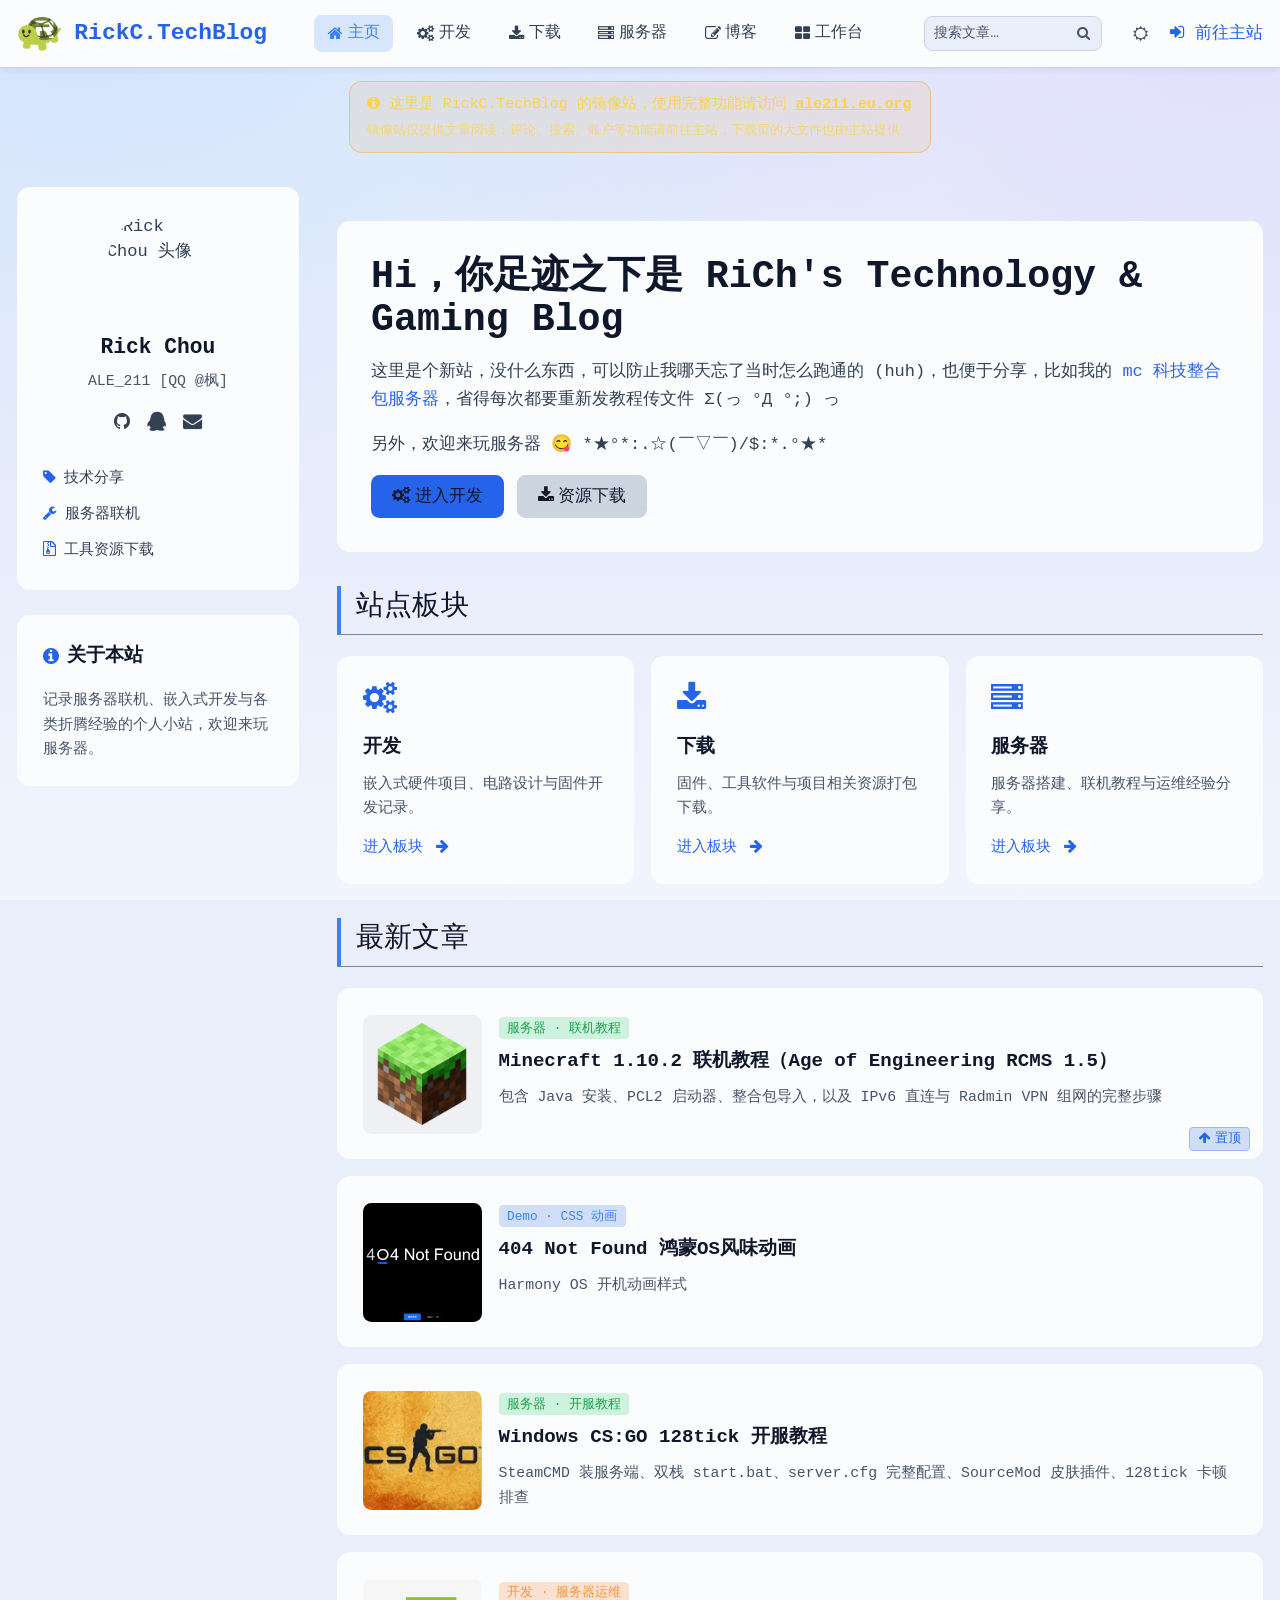
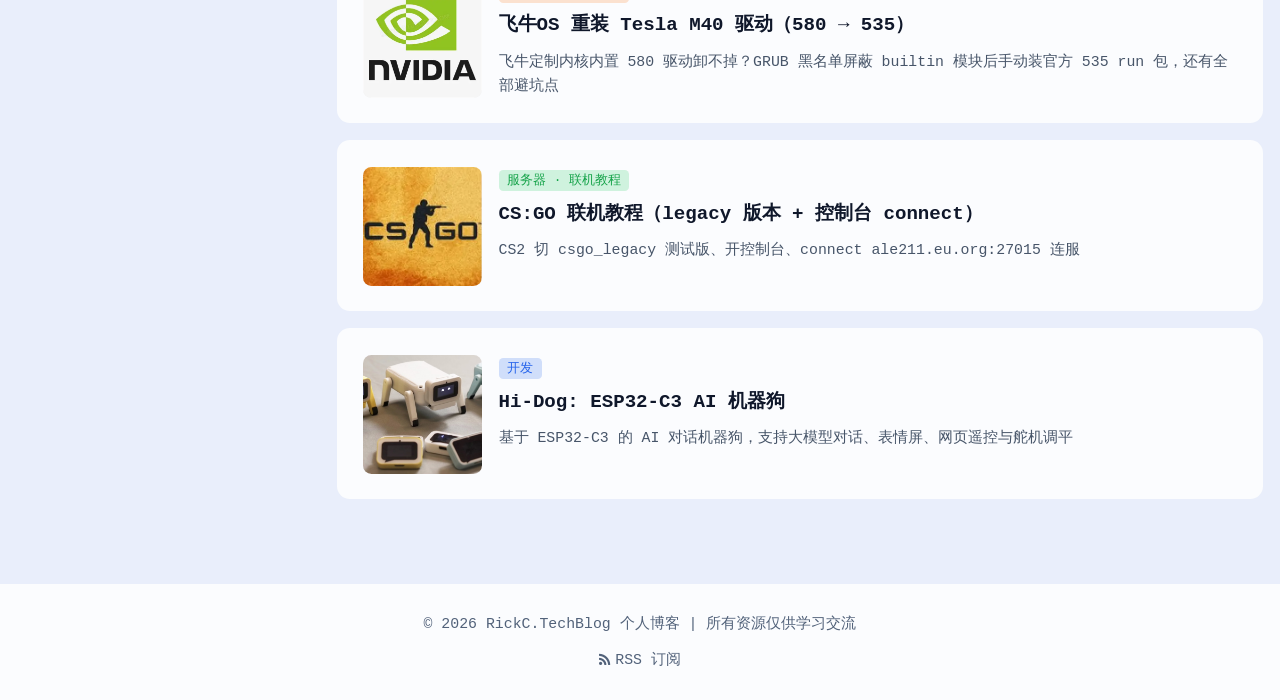
==== index.html @ 46d88280 "mirror: 同步 TASK-160（侧栏 280 + 容器 1720；rk-theme.css v54）" ====
<!DOCTYPE html>
<html lang="zh-CN">
<head>
    <meta charset="UTF-8">
    <meta name="viewport" content="width=device-width, initial-scale=1.0">
    <meta name="msvalidate.01" content="3C096849FE56F346D40B12914310D4D2" />
    <title>RickC.TechBlog | 主页</title>
    <link rel="alternate" type="application/rss+xml" title="RickC.TechBlog | RSS 订阅" href="/feed.php">
<meta name="description" content="Rick Chou 的技术与游戏博客：嵌入式硬件项目、游戏服务器运维、资源下载。包含 MC 1.10.2 AoE 联机教程、CS:GO 128tick 开服、飞牛OS Tesla M40 驱动等实战记录。">
<meta name="keywords" content="Rick Chou, 技术博客, 游戏服务器, Minecraft, CS:GO, 嵌入式, ESP32, 飞牛OS, Tesla M40">
<meta name="author" content="Rick Chou">
<meta property="og:title" content="RickC.TechBlog | Rick Chou 的技术与游戏博客">
<meta property="og:description" content="Rick Chou 的技术与游戏博客：嵌入式硬件项目、游戏服务器运维、资源下载。包含 MC 1.10.2 AoE 联机教程、CS:GO 128tick 开服、飞牛OS Tesla M40 驱动等实战记录。">
<meta property="og:type" content="website">
<meta property="og:url" content="https://ale211.eu.org/">
<meta property="og:site_name" content="RickC.TechBlog">
<script type="application/ld+json">
{
  "@context": "https://schema.org",
  "@type": "WebSite",
  "name": "RickC.TechBlog",
  "url": "https://ale211.eu.org/",
  "potentialAction": {
    "@type": "SearchAction",
    "target": {"@type": "EntryPoint", "urlTemplate": "https://ale211.eu.org/search.php?q={search_term_string}"},
    "query-input": "required name=search_term_string"
  }
}
</script>
    <script src="/assets/js/tailwind.js"></script>
    <link href="/assets/css/font-awesome.min.css?v=4.7.0" rel="stylesheet">
    <link rel="icon" type="image/png" href="./LOGO260721.png">
    <script src="/assets/js/rk-tailwind-config.js?v=20260926v4"></script>
    <style type="text/tailwindcss">
        @layer utilities {
            
            .card-hover {
                @apply transition-all duration-300 hover:shadow-lg hover:shadow-primary/20 hover:-translate-y-1;
            }
            
        }
            .search-box input { background:var(--rk-surface-1); border:1px solid var(--rk-border); border-radius:.55rem 0 0 .55rem; padding:.45rem .8rem; font-size:.82rem; color:#fff; width:100%; }
        .search-box input:focus { outline:none; border-color:var(--rk-primary); }
        .search-box button { background:#3b82f6; color:#fff; border-radius:0 .55rem .55rem 0; padding:0 .8rem; cursor:pointer; }
        .search-box button:hover { background:#2563eb; }
            /* ===== 移动端通用优化 ===== */
        html { -webkit-text-size-adjust: 100%; text-size-adjust: 100%; }
        * { -webkit-tap-highlight-color: transparent; }
        @media (max-width: 767px) {
            .container { padding-left: 1rem !important; padding-right: 1rem !important; }
        }
    </style>
    <style>
        /* 全局字号放大 */
        html { font-size: 17px; }

        /* 正文字体：西文 Cascadia Mono → Consolas 回退，中文 微软雅黑 */
        body {
            font-family: "Cascadia Mono", "Cascadia Code", Consolas, "Microsoft YaHei", "微软雅黑", "PingFang SC", "Microsoft JhengHei", monospace !important;
            -webkit-font-smoothing: antialiased;
            -moz-osx-font-smoothing: grayscale;
            text-rendering: optimizeLegibility;
            background-color: var(--rk-bg);
            background-image: var(--rk-body-image);
            background-attachment: fixed;
        }
        .bg-cardbg {
            background-image: linear-gradient(135deg, rgba(59, 130, 246, 0.08), transparent 40%),
                              linear-gradient(315deg, rgba(139, 92, 246, 0.06), transparent 40%);
        }

        /* 代码字体：Consolas 优先，中文回退微软雅黑 */
        code, pre, kbd, samp {
            font-family: Consolas, "Cascadia Mono", "Cascadia Code", "Microsoft YaHei", "微软雅黑", monospace !important;
        }

        /* 侧边栏滚动条 */
        .sidebar-scroll::-webkit-scrollbar { width: 4px; }
        .sidebar-scroll::-webkit-scrollbar-track { background: transparent; }
        .sidebar-scroll::-webkit-scrollbar-thumb { background: #475569; border-radius: 2px; }
        .sidebar-scroll::-webkit-scrollbar-thumb:hover { background: #64748b; }

        /* 页面区块标题 */
        .section-title {
            font-size: 1.65rem;
            margin-bottom: 1.25rem;
            padding-left: 0.875rem;
            padding-bottom: 0.35rem;
            border-left: 4px solid #3b82f6;
            border-bottom: 1px solid rgba(55, 65, 81, 0.6);
            letter-spacing: 0.01em;
        }
        p, li { line-height: 1.85; }
    /* ===== 移动端优化 ===== */
@media (max-width: 1023px) {
    html { font-size: 15px; }
    body { padding: 0; }
    main.container { padding-left: 1rem !important; padding-right: 1rem !important; padding-top: 1.25rem !important; padding-bottom: 1.25rem !important; gap: 1.25rem !important; }
    .bg-cardbg.rounded-xl.p-8 { padding: 1.25rem !important; }
    .bg-cardbg.rounded-xl.p-6 { padding: 1rem !important; }
    article h1 { font-size: 1.65rem !important; padding-bottom: 0.6rem !important; margin-bottom: 1.25rem !important; }
    article h2 { font-size: 1.3rem !important; margin-top: 1.75rem !important; margin-bottom: 0.9rem !important; padding-left: 0.6rem !important; }
    article h3 { font-size: 1.1rem !important; margin-top: 1.5rem !important; }
    .cmd-block { font-size: 0.78rem !important; padding: 0.7rem 0.8rem !important; line-height: 1.6 !important; }
    .stage h1, .container h1.text-4xl { font-size: 1.75rem !important; line-height: 1.25 !important; }
    table { font-size: 0.8rem !important; }
    table th, table td { padding: 0.5rem 0.6rem !important; }
    .dl-card { padding: 0.875rem !important; }
}
@media (max-width: 639px) {
    html { font-size: 14px; }
    .avatar-side, .about-card { padding: 1rem !important; }
}
        .search-box input { background:var(--rk-surface-1); border:1px solid var(--rk-border); border-radius:.55rem 0 0 .55rem; padding:.45rem .8rem; font-size:.82rem; color:#fff; width:100%; }
        .search-box input:focus { outline:none; border-color:var(--rk-primary); }
        .search-box button { background:#3b82f6; color:#fff; border-radius:0 .55rem .55rem 0; padding:0 .8rem; cursor:pointer; }
        .search-box button:hover { background:#2563eb; }
            /* ===== 移动端通用优化 ===== */
        html { -webkit-text-size-adjust: 100%; text-size-adjust: 100%; }
        * { -webkit-tap-highlight-color: transparent; }
        @media (max-width: 767px) {
            .container { padding-left: 1rem !important; padding-right: 1rem !important; }
        }
    </style>

<style>
/* ===== RickC-ANIM 载入动画 ===== */
#pageProgress{position:fixed;top:0;left:0;height:2px;width:0;background:linear-gradient(90deg,#3b82f6,#8b5cf6,#3b82f6);z-index:9999;transition:width .18s ease,opacity .5s ease;box-shadow:0 0 8px rgba(59,130,246,.6)}
#pageProgress.done{opacity:0;pointer-events:none}
.card, article, .post-card, .card-hover, .rk-reveal-target, [class~=card]{opacity:0;transform:translateY(14px);transition:opacity .5s cubic-bezier(.25,.6,.3,1),transform .5s cubic-bezier(.25,.6,.3,1)}
.rk-reveal.rk-in{opacity:1;transform:none}
}
header{backdrop-filter:blur(10px);-webkit-backdrop-filter:blur(10px)}
/* ===== /RickC-ANIM ===== */
</style>


<style>
.nav-link { padding:.5rem 1rem; border-radius:.5rem; transition:all .3s; font-size:.95rem; }
.nav-link:hover { background:rgba(59,130,246,.18); color:#60a5fa; }
.nav-link.active { background:rgba(59,130,246,.18); color:#60a5fa; }
</style>

<style>
/* ===== RickC-HD 响应式顶栏 ===== */
.hd-nav,.hd-search,.hd-actions{display:none}
.hd-menu-btn{display:inline-flex}
.hd-mobile-menu{display:none}
.hd-mobile-menu.open{display:block !important}
@media (min-width:768px){
  .hd-nav{display:flex !important}
  .hd-search{display:flex !important}
  .hd-actions{display:flex !important}
  .hd-menu-btn{display:none !important}
  .hd-mobile-menu{display:none !important}
}
header.phys-mobile .hd-nav,header.phys-mobile .hd-search,header.phys-mobile .hd-actions{display:none !important}
header.phys-mobile .hd-menu-btn{display:inline-flex !important}
header.phys-mobile .hd-mobile-menu{display:none}
header.phys-mobile .hd-mobile-menu.open{display:block !important}
.search-box{display:flex;align-items:stretch !important}
.search-box button{display:flex !important;align-items:center;min-width:2.4rem;height:auto !important}
.search-box input{box-sizing:border-box;height:auto !important}
/* ===== /RickC-HD ===== */
</style><style>/* ===== RickC-NW 中文防竖排 ===== */
.nav-link,.hd-nav a,.hd-actions a,.hd-mobile-menu a,.toolbar button,.md-toolbar button,.fmt-tab,#fmtMd,#fmtHtml,#btnImport,#btnExport,#btnVersions,.btn-g,.btn-p,.btn-d{white-space:nowrap}
/* ===== /RickC-NW ===== */</style>

<style>/* ===== RickC-HDR 顶栏统一高度 ===== */
header.sticky, header{ height:68px !important; box-sizing:border-box; }
header > .container{ height:100% !important; padding-top:0 !important; padding-bottom:0 !important; }
/* ===== /RickC-HDR ===== */</style>
<!-- RickC-FALLBACK --><style>html.tw-fail body{color:var(--rk-text) !important;background-color:var(--rk-bg) !important}html.tw-fail a{color:var(--rk-primary-hi)}html.tw-fail .nav-link{color:var(--rk-text) !important}html.tw-fail .nav-link:hover,html.tw-fail .nav-link.active{color:var(--rk-primary-hi) !important;background:rgb(var(--rk-primary-rgb) / .18)}html.tw-fail header{background-color:var(--rk-card) !important;border-bottom:1px solid var(--rk-border)}html.tw-fail .search-box input{background:var(--rk-surface-1) !important;border:1px solid var(--rk-border) !important;color:var(--rk-title) !important}</style><!-- /RickC-FALLBACK -->
<link rel="stylesheet" href="/assets/css/rk-theme.css?v=20261004v54">
<script>try{var t=localStorage.getItem('rk-theme');if(t)document.documentElement.setAttribute('data-theme',t)}catch(e){}</script>
<script>window.RK_MIRROR=true;</script>
<link rel="canonical" href="https://mirror.ale211.eu.org/">
<meta name="robots" content="index,follow">
</head>
<body class="bg-darkbg text-textlight min-h-screen transition-colors duration-300">
    <!-- 顶部快捷导航栏 -->
        <div id="rk-navbar"></div>
<script src="/assets/js/rk-navbar.js?v=20261004v23"></script>
<script src="/assets/js/rk-sidebar.js?v=20261004v2"></script>
<script src="/assets/js/rk-reading-progress.js?v=20261004v5"></script>
    <main class="container mx-auto px-4 py-8 grid lg:grid-cols-4 gap-8 relative">
        <!-- 侧边栏 个人信息 -->
        <aside class="lg:col-span-1 lg:self-start rk-sidebar pr-1">
            <div class="bg-cardbg rounded-xl p-6 card-hover">
                <img src="https://q.qlogo.cn/headimg_dl?dst_uin=3395132708&spec=100" alt="Rick Chou 头像" class="w-24 h-24 mx-auto rounded-full object-cover mb-4" loading="lazy">
                <h2 class="text-xl text-center font-bold text-white mb-2">Rick Chou</h2>
                <p class="text-gray-400 text-sm text-center mb-4">ALE_211 [QQ @枫]</p>
                <div class="flex justify-center gap-4 text-lg mb-6">
                    <a href="https://github.com/ALE-211/ale-211.github.io" class="hover:text-primary transition-colors"><i class="fa fa-github"></i></a>
                    <a href="https://qm.qq.com/q/rQ57QLXz4A" target="_blank" class="hover:text-primary transition-colors"><i class="fa fa-qq"></i></a>
                    <a href="mailto:ale211@foxmail.com" class="hover:text-primary transition-colors"><i class="fa fa-envelope"></i></a>
                </div>
                <div class="space-y-2 text-sm">
                    <p><i class="fa fa-tag text-primary mr-2"></i>技术分享</p>
                    <p><i class="fa fa-wrench text-primary mr-2"></i>服务器联机</p>
                    <p><i class="fa fa-file-archive-o text-primary mr-2"></i>工具资源下载</p>
                </div>
            </div>

            <div class="bg-cardbg rounded-xl p-6 mt-6 card-hover">
                <h3 class="text-lg font-bold text-white mb-4 flex items-center gap-2">
                    <i class="fa fa-info-circle text-primary"></i>关于本站
                </h3>
                <p class="text-sm text-gray-400 leading-relaxed">
                    记录服务器联机、嵌入式开发与各类折腾经验的个人小站，欢迎来玩服务器。
                </p>
            </div>
        </aside>

        <!-- 主内容区 -->
        <section class="lg:col-span-3 space-y-8">
            <!-- 继续阅读（TASK-101，rk-reading-progress.js 填充；无记录时 display:none） -->
            <div id="rkContinueReading" class="bg-cardbg rounded-xl p-6 card-hover"></div>
            <!-- Hero -->
            <div class="bg-cardbg rounded-xl p-8 rk-reveal-target">
                <h1 class="text-2xl md:text-4xl font-bold text-white mb-4 leading-snug">Hi，你足迹之下是 RiCh's Technology &amp; Gaming Blog</h1>
                <p class="text-textlight leading-relaxed mb-4">
                    这里是个新站，没什么东西，可以防止我哪天忘了当时怎么跑通的 (huh)，也便于分享，比如我的 <a href="./server/minecraft/index.html" class="text-primary hover:underline">mc 科技整合包服务器</a>，省得每次都要重新发教程传文件 Σ(っ °Д °;) っ
                </p>
                <p class="text-textlight leading-relaxed mb-4">
                    另外，欢迎来玩服务器 😋 *★°*:.☆(￣▽￣)/$:*.°★*
                </p>
                <div class="flex flex-wrap gap-3">
                    <a href="./board/index.html" class="inline-block bg-primary text-white px-5 py-2 rounded-lg hover:bg-blue-600 transition-colors">
                        <i class="fa fa-cogs mr-1"></i>进入开发
                    </a>
                    <a href="./download/index.html" class="inline-block bg-gray-700 text-white px-5 py-2 rounded-lg hover:bg-gray-600 transition-colors">
                        <i class="fa fa-download mr-1"></i>资源下载
                    </a>
                </div>
            </div>

            <!-- 板块导航 -->
            <div>
                <h2 class="section-title text-white rk-reveal-target">站点板块</h2>
                <div class="grid md:grid-cols-3 gap-4">
                    <a href="./board/index.html" class="bg-cardbg rounded-xl p-6 card-hover block">
                        <div class="text-3xl text-primary mb-3"><i class="fa fa-cogs"></i></div>
                        <h3 class="text-lg font-bold text-white mb-2">开发</h3>
                        <p class="text-sm text-gray-400 leading-relaxed">嵌入式硬件项目、电路设计与固件开发记录。</p>
                        <p class="text-primary text-sm mt-4">进入板块 <i class="fa fa-arrow-right ml-1"></i></p>
                    </a>
                    <a href="./download/index.html" class="bg-cardbg rounded-xl p-6 card-hover block">
                        <div class="text-3xl text-primary mb-3"><i class="fa fa-download"></i></div>
                        <h3 class="text-lg font-bold text-white mb-2">下载</h3>
                        <p class="text-sm text-gray-400 leading-relaxed">固件、工具软件与项目相关资源打包下载。</p>
                        <p class="text-primary text-sm mt-4">进入板块 <i class="fa fa-arrow-right ml-1"></i></p>
                    </a>
                    <a href="./server/index.html" class="bg-cardbg rounded-xl p-6 card-hover block">
                        <div class="text-3xl text-primary mb-3"><i class="fa fa-server"></i></div>
                        <h3 class="text-lg font-bold text-white mb-2">服务器</h3>
                        <p class="text-sm text-gray-400 leading-relaxed">服务器搭建、联机教程与运维经验分享。</p>
                        <p class="text-primary text-sm mt-4">进入板块 <i class="fa fa-arrow-right ml-1"></i></p>
                    </a>
                </div>
            </div>

            <!-- 最新文章 -->
            <div>
                <h2 class="section-title text-white rk-reveal-target">最新文章</h2>
                <div id="dynamicPosts" class="space-y-4"></div>
                <div class="space-y-4 mt-4">
                    <a href="./server/minecraft/index.html" class="bg-cardbg rounded-xl p-6 card-hover block relative">
                        <div class="flex items-start gap-4">
                            <div class="w-16 h-16 sm:w-28 sm:h-28 rounded-lg bg-white/5 flex items-center justify-center flex-shrink-0 overflow-hidden p-2">
                                <img src="./assets/images/mc/mc-logo.png" alt="Minecraft" class="w-full h-full object-contain">
                            </div>
                            <div>
                                <span class="inline-block text-xs bg-green-500/20 text-green-400 px-2 py-0.5 rounded mb-2">服务器 · 联机教程</span>
                                <h3 class="text-lg font-bold text-white mb-2">Minecraft 1.10.2 联机教程（Age of Engineering RCMS 1.5）</h3>
                                <p class="text-sm text-gray-400 leading-relaxed">包含 Java 安装、PCL2 启动器、整合包导入，以及 IPv6 直连与 Radmin VPN 组网的完整步骤</p>
                            </div>
                        </div>
                        <span class="absolute bottom-2 right-3 text-xs bg-primary/20 text-primary px-2 py-0.5 rounded border border-primary/30">
                            <i class="fa fa-arrow-up mr-1"></i>置顶
                        </span>
                    </a>                    <a href="./404.html" class="bg-cardbg rounded-xl p-6 card-hover block">
                        <div class="flex items-start gap-4">
                            <div class="w-16 h-16 sm:w-28 sm:h-28 rounded-lg bg-white/5 flex items-center justify-center flex-shrink-0 overflow-hidden">
                                <img src="./assets/images/demo/404-logo.png" alt="404 Demo" class="w-full h-full object-cover">
                            </div>
                            <div>
                                <span class="inline-block text-xs bg-blue-500/20 text-blue-400 px-2 py-0.5 rounded mb-2">Demo · CSS 动画</span>
                                <h3 class="text-lg font-bold text-white mb-2">404 Not Found 鸿蒙OS风味动画</h3>
                                <p class="text-sm text-gray-400 leading-relaxed">Harmony OS 开机动画样式</p>
                            </div>
                        </div>
                    </a>
                    <a href="./server/csgo-dedicated/index.html" class="bg-cardbg rounded-xl p-6 card-hover block">
                        <div class="flex items-start gap-4">
                            <div class="w-16 h-16 sm:w-28 sm:h-28 rounded-lg bg-white/5 flex items-center justify-center flex-shrink-0 overflow-hidden">
                                <img src="./assets/images/csgo/csgo-logo.png" alt="CS:GO" class="w-full h-full object-cover">
                            </div>
                            <div>
                                <span class="inline-block text-xs bg-green-500/20 text-green-400 px-2 py-0.5 rounded mb-2">服务器 · 开服教程</span>
                                <h3 class="text-lg font-bold text-white mb-2">Windows CS:GO 128tick 开服教程</h3>
                                <p class="text-sm text-gray-400 leading-relaxed">SteamCMD 装服务端、双栈 start.bat、server.cfg 完整配置、SourceMod 皮肤插件、128tick 卡顿排查</p>
                            </div>
                        </div>
                    </a>
                    <a href="./board/nvidia-tesla-m40/index.html" class="bg-cardbg rounded-xl p-6 card-hover block">
                        <div class="flex items-start gap-4">
                            <div class="w-16 h-16 sm:w-28 sm:h-28 rounded-lg bg-white/5 flex items-center justify-center flex-shrink-0 overflow-hidden">
                                <img src="./assets/images/nvidia/nvidia-logo.png" alt="NVIDIA" class="w-full h-full object-contain">
                            </div>
                            <div>
                                <span class="inline-block text-xs bg-orange-500/20 text-orange-400 px-2 py-0.5 rounded mb-2">开发 · 服务器运维</span>
                                <h3 class="text-lg font-bold text-white mb-2">飞牛OS 重装 Tesla M40 驱动（580 → 535）</h3>
                                <p class="text-sm text-gray-400 leading-relaxed">飞牛定制内核内置 580 驱动卸不掉？GRUB 黑名单屏蔽 builtin 模块后手动装官方 535 run 包，还有全部避坑点</p>
                            </div>
                        </div>
                    </a>

                    <a href="./server/csgo/index.html" class="bg-cardbg rounded-xl p-6 card-hover block">
                        <div class="flex items-start gap-4">
                            <div class="w-16 h-16 sm:w-28 sm:h-28 rounded-lg bg-white/5 flex items-center justify-center flex-shrink-0 overflow-hidden">
                                <img src="./assets/images/csgo/csgo-logo.png" alt="CS:GO" class="w-full h-full object-cover">
                            </div>
                            <div>
                                <span class="inline-block text-xs bg-green-500/20 text-green-400 px-2 py-0.5 rounded mb-2">服务器 · 联机教程</span>
                                <h3 class="text-lg font-bold text-white mb-2">CS:GO 联机教程（legacy 版本 + 控制台 connect）</h3>
                                <p class="text-sm text-gray-400 leading-relaxed">CS2 切 csgo_legacy 测试版、开控制台、connect ale211.eu.org:27015 连服</p>
                            </div>
                        </div>
                    </a>
                    <a href="./board/hidog/index.html" class="bg-cardbg rounded-xl p-6 card-hover block">
                        <div class="flex items-start gap-4">
                            <img src="./assets/images/hidog/zD35e5dF9A3pLEtdsNtukDPNT9dksyg1MHftgc1d.png" alt="Hi-Dog 产品展示" class="w-16 h-16 sm:w-28 sm:h-28 object-cover rounded-lg flex-shrink-0">
                            <div>
                                <span class="inline-block text-xs bg-primary/20 text-primary px-2 py-0.5 rounded mb-2">开发</span>
                                <h3 class="text-lg font-bold text-white mb-2">Hi-Dog: ESP32-C3 AI 机器狗</h3>
                                <p class="text-sm text-gray-400 leading-relaxed">基于 ESP32-C3 的 AI 对话机器狗，支持大模型对话、表情屏、网页遥控与舵机调平</p>
                            </div>
                        </div>
                    </a>
                    
                </div>
            </div>
        </section>
    </main>

    <!-- 回到顶部按钮 -->
    <button id="backTopBtn" class="fixed bottom-6 right-6 w-11 h-11 rounded-full bg-primary text-white shadow-lg opacity-0 pointer-events-none transition-all duration-300 z-50 hover:bg-blue-600">
        <i class="fa fa-arrow-up"></i>
    </button>

    <!-- 页脚 -->
    <footer class="bg-cardbg border-t border-gray-700 mt-12 py-6 text-center text-gray-500 text-sm">
        <p>© 2026 RickC.TechBlog 个人博客 | 所有资源仅供学习交流</p>
        <p class="mt-2"><a href="/feed.php" class="inline-flex items-center gap-1 hover:text-primary transition-colors" title="RSS 订阅"><i class="fa fa-rss"></i>RSS 订阅</a></p>
    </footer>

<script>
// 顶栏（含账户区 / 写文章按钮）已由 /assets/js/rk-navbar.js 统一渲染；
// 原先此处填充 userBadgeDesktop / writeBtnDesktop 的代码已随顶栏迁移失效，故移除。
// ===== 首页最新文章：动态同步 =====
(function(){
    if (window.RK_MIRROR) return;   /* 镜像站无 PHP 后端，跳过动态追加；写死的 6 张卡仍会显示 */
    fetch('/blog/api_front.php?n=6', {cache: 'no-store'}).then(r => r.json()).then(d => {
        if (!d.ok || !d.posts.length) return;
        const box = document.getElementById('dynamicPosts');
        if (!box) return;
        // 归一化链接（去掉 ./ 前缀、补目录尾斜杠）
        function normUrl(u){ u = String(u||''); if (u.indexOf('./')===0) u = u.slice(1); if (/\/$/.test(u)) u = u + 'index.html'; return u; }
        /* TASK-113（2026-10-03，DeepSeek）：修站长报的「置顶没生效」。
           原实现把**全页所有 a[href]** 收进 seen，再对命中的动态文章 `return ''` 跳过 ——
           而写死的 MC 卡片链接正是 /server/minecraft/index.html，与 API 返回的 p.url 完全相同，
           于是 **pinned_home=1 的 MC 文章被自己的去重逻辑滤掉了**，置顶项根本没能进列表。
           改为：只把「页面上本来就有、且与某篇动态文章同 URL 的静态卡片移除」，其余动态文章一律渲染
           ⇒ API 的「置顶优先 + 更新时间倒序」得以保留；新文章自动出现在最前；
              写死的卡片退化为「镜像站 / 未启用 JS」时的兜底。 */
        const staticMap = {};
        box.parentNode.querySelectorAll('div > a[href]').forEach(a => { staticMap[normUrl(a.getAttribute('href'))] = a; });
        const sec = {home:'首页最新', dev:'开发', download:'下载', server:'服务器'};
        box.innerHTML = d.posts.map(p => {
            const pin = p.pinned_home ? '<span class="inline-block text-xs bg-orange-500/20 text-orange-400 px-2 py-0.5 rounded ml-1"><i class="fa fa-arrow-up mr-1"></i>置顶</span>' : '';
            const ex = p.excerpt ? p.excerpt : '（暂无摘要）';
            const _url = p.url || '/blog/post.php?slug=' + encodeURIComponent(p.slug);
            const _st = staticMap[normUrl(_url)];
            if (_st) { _st.remove(); }   /* 同一篇文章：静态卡片让位给动态卡片，避免出现两次 */
            return '<a href="' + _url + '" class="bg-cardbg rounded-xl p-6 card-hover block">' +
                '<div class="flex items-start gap-4">' +
                    ((p.cover || p.icon) ? '<div class="w-16 h-16 sm:w-28 sm:h-28 rounded-lg bg-white/5 flex items-center justify-center flex-shrink-0 overflow-hidden text-3xl text-primary"><img src="' + (p.cover || p.icon) + '" alt="" class="w-full h-full object-contain p-1.5"></div>' : '<div class="w-16 h-16 sm:w-28 sm:h-28 rounded-lg bg-white/5 flex items-center justify-center flex-shrink-0 overflow-hidden text-3xl text-primary"><i class="fa fa-pencil-square-o"></i></div>') +
                    '<div>' +
                        /* TASK-114：站长「小分类都变成了博客，博客不属于分类项，应该改为 栏目 · 分类，例如开发 · 网络」。
                           原先这里写死 '博客 · ' + 栏目 —— 但「博客」是站点功能名，不是分类。
                           现改为「栏目 · 分类」；文章没填分类时只显示栏目（不显示空的分隔符）。 */
                        (function () {
                            var lab = sec[p.section] || p.section || '';
                            var cat = (p.category || '').replace(/^\s+|\s+$/g, '');
                            var badge = cat ? (lab ? lab + ' · ' + cat : cat) : lab;
                            return badge ? '<span class="inline-block text-xs bg-primary/20 text-primary px-2 py-0.5 rounded mb-2">' + esc2(badge) + '</span>' : '';
                        })() + pin +
                        '<h3 class="text-lg font-bold text-white mb-2">' + esc2(p.title) + '</h3>' +
                        '<p class="text-sm text-gray-400 leading-relaxed">' + esc2(ex) + '</p>' +
                    '</div>' +
                '</div>' +
            '</a>';
        }).join('');
    }).catch(() => {});
})();
function esc2(s) { return String(s).replace(/[&<>"']/g, c => ({'&':'&amp;','<':'&lt;','>':'&gt;','"':'&quot;',"'":'&#39;'}[c])); }


// ========= 回到顶部 =========
const backTopBtn = document.getElementById('backTopBtn');
window.addEventListener('scroll', () => {
    if(window.scrollY > 350){
        backTopBtn.classList.remove('opacity-0','pointer-events-none');
        backTopBtn.classList.add('opacity-100','pointer-events-auto');
    }else{
        backTopBtn.classList.add('opacity-0','pointer-events-none');
        backTopBtn.classList.remove('opacity-100','pointer-events-auto');
    }
})
backTopBtn.addEventListener('click', ()=>{
    window.scrollTo({top:0, behavior:'smooth'})
})
</script>

<script src="/assets/js/rk-anim.js?v=20260927v1"></script>

<script>
/* ===== RickC-HD 物理视口判定 ===== */
(function(){function mq(){return window.innerWidth<768;}function apply(){var h=document.querySelector('header');if(h)h.classList.toggle('phys-mobile',mq());var mm=document.getElementById('mobileMenu');if(mm&&!mq())mm.classList.remove('open');}apply();window.addEventListener('resize',apply);document.addEventListener('DOMContentLoaded',apply);})();
/* ===== /RickC-HD-JS ===== */
</script>
<script>(function(){function chk(){var ok=false;try{var sts=document.querySelectorAll("style");for(var i=0;i<sts.length;i++){var t=sts[i].textContent||"";if(t.indexOf("--tw-")>=0||t.indexOf(".text-textlight")>=0){ok=true;break;}}}catch(e){}if(ok)document.documentElement.classList.add("tw-ok");else document.documentElement.classList.add("tw-fail");}chk();setTimeout(chk,900);setTimeout(chk,3000);})();</script>
</body>
</html>
---- assets/css/rk-theme.css ----
/* ============================================================
   RickC-THEME —— 全站共享样式（唯一来源）
   建立者：DeepSeek harness ｜ 2026-09-25
   用途：顶栏、基础文字色、中文防竖排、响应式断点，全部收敛到本文件。

   设计约定（改前必读）：
   1) 顶栏一律使用 rk-* 类名，不要再用 hd-* / .nav-link —— 各页遗留的旧
      内联样式块会因此自动失效（它们的选择器已不存在），这是刻意的：
      避免"每页一份样式"再次漂移。
   2) 本文件在 <head> 中最后加载，同优先级下覆盖各页内联 style。
   3) 断点只有两个：900px（桌面↔汉堡）与顶栏字号档位。改一处必须同步
      rk-navbar.js（它用 matchMedia('(max-width:899.98px)') 跟随）。
   4) 【关键】顶栏内部一律用 em，基准字号由 header.rk-header 自己声明。
      绝不要在这里用 rem —— 各页 html{font-size} 不同（主页 17px，
      auth 等页是浏览器默认 16px），用 rem 会让顶栏整块比主页小 6%。
      这就是"auth 页顶栏又小又窄"的真因，务必保持 em。
   5) 不要写 prefers-reduced-motion 禁用规则（站长的铁律）。
   ============================================================ */

:root{
  --rk-bg:#16171a;
  --rk-card:#1f2024;
  --rk-surface-2:#26282c;
  --rk-surface-1:#1b1c20;
  --rk-title:#ffffff;      /* 原 text-white，亮色下将变深色 */
  --rk-text:#cbd5e1;       /* 原 textlight */
  --rk-text-soft:#d1d5db;  /* 原 gray-300 */
  --rk-text-dim:#94a3b8;   /* 原 gray-400 */
  --rk-text-mute:#6b7280;  /* 原 gray-500 */
  --rk-text-faint:#4b5563; /* 原 gray-600 */
  --rk-border:#35373d;     /* 原 gray-700 */
  --rk-primary:#3b82f6;
  --rk-primary-hi:#60a5fa;
  --rk-ok:#4ade80;
  --rk-warn:#fbbf24;
  --rk-err:#f87171;
  --rk-info:#38bdf8;
  --rk-accent-2:#c084fc;
  /* ---- rgb 三元组（TASK-021-A 回退方案：Tailwind 透明度类
      对 var(hex) 生成 rgb(var()/alpha) 会失效，须用三元组形式） ---- */
  --rk-bg-rgb:22 23 26;
  --rk-card-rgb:31 32 36;
  --rk-surface-2-rgb:38 40 44;
  --rk-surface-1-rgb:27 28 32;
  --rk-title-rgb:255 255 255;
  --rk-text-rgb:203 213 225;
  --rk-text-soft-rgb:209 213 219;
  --rk-text-dim-rgb:148 163 184;
  --rk-text-mute-rgb:107 114 128;
  --rk-text-faint-rgb:75 85 99;
  --rk-border-rgb:53 55 61;
  --rk-primary-rgb:59 130 246;
  --rk-primary-hi-rgb:96 165 250;
  --rk-ok-rgb:74 222 128;
  --rk-warn-rgb:251 191 36;
  --rk-err-rgb:248 113 113;
  --rk-info-rgb:56 189 248;
  --rk-accent-2-rgb:192 132 252;
  --rk-h:68px;
  /* ---- 21-B：背景与面板（深色原值，亮色块覆盖） ---- */
  --rk-body-bg:#16171a;
  --rk-body-image:
    radial-gradient(78% 50% at 50% -12%, rgba(59,130,246,.16), transparent 70%),
    radial-gradient(66% 44% at 50% 0%, rgba(99,102,241,.09), transparent 72%),
    linear-gradient(180deg, #16171a 0%, #1a1b1f 50%, #16171a 100%);
  --rk-card-image:none;
  --rk-mobile-menu-image:linear-gradient(180deg, var(--rk-card) 0%, #1b1c20 100%);
  --rk-shadow-strong:0 18px 34px -14px rgba(0,0,0,.5);
  --rk-shadow-weak:0 4px 6px -1px rgba(0,0,0,.30);
  --rk-shadow-tint:#3b82f6;
  --rk-shadow-tint-rgb:59 130 246;
  --rk-veil:rgba(22,23,26,.65);
  --rk-code-bg:#0b1220;
  --rk-code-fg:#4ade80;
  /* ============================================================
     TASK-136 代码块语法配色（2026-10-04，DeepSeek）
     站长：「代码块配色用可以用 vscode 和 intelij idea 的」
     落地方案（站长亲定）：**java 用 intellij 的、其他用 vscode**；
                          **深色主题 = VSCode Dark+，浅色主题 = IntelliJ IDEA Light**。
     ⚠️ 色值来源（不要凭感觉改）：
        · VSCode Dark+ = 官方主题 extensions/theme-defaults/themes/dark_vs.json（基础）
          + dark_plus.json（Dark+ 覆盖项），逐条对照抄的。
        · IntelliJ Darcula / IDEA Light = JetBrains 默认方案（并与 highlight.js 的
          darcula / intellij-light 主题交叉核对过）。
     ⚠️ 已知取舍：Prism 把 if/for/return 与 public/class 都归进 .token.keyword，
        而 Dark+ 里前者是紫 #C586C0、后者是蓝 #569CD6 —— 语法层面分不开，
        这里统一按 #569CD6 处理。要还原「控制流紫色」得在 rk-code.js 里对 .token.keyword
        做一次文本后处理（另开任务）。
     ============================================================ */
  --rk-code-text:#d4d4d4;                       /* Dark+ 的 editor.foreground */
  --rk-code-inline:#38bdf8;                     /* 行内 code 的字色（= 深色主题的 --rk-info，对比度 8.7） */
  --rk-tk-comment:#6a9955;   --rk-tk-keyword:#569cd6;    --rk-tk-string:#ce9178;
  --rk-tk-number:#b5cea8;    --rk-tk-function:#dcdcaa;   --rk-tk-typename:#4ec9b0;
  --rk-tk-variable:#9cdcfe;  --rk-tk-boolean:#569cd6;    --rk-tk-constant:#4fc1ff;
  --rk-tk-operator:#d4d4d4;  --rk-tk-punctuation:#d4d4d4;
  --rk-tk-property:#9cdcfe;  --rk-tk-tag:#569cd6;        --rk-tk-selector:#d7ba7d;
  --rk-tk-attrname:#9cdcfe;  --rk-tk-attrvalue:#ce9178;
  --rk-tk-regex:#d16969;     --rk-tk-atrule:#c586c0;     --rk-tk-annotation:#dcdcaa;
  --rk-tk-namespace:#4ec9b0; --rk-tk-important:#569cd6;
  --rk-tk-inserted:#b5cea8;  --rk-tk-deleted:#ce9178;    --rk-tk-invalid:#f44747;
  /* Java 专用（IntelliJ Darcula）：深色主题下只作用于 code.language-java。
     两个浅色块会把下面这批 --rk-jk-* 全部改写成 IDEA Light 的值。 */
  --rk-jk-comment:#808080;   --rk-jk-keyword:#cc7832;    --rk-jk-string:#6a8759;
  --rk-jk-number:#6897bb;    --rk-jk-function:#ffc66d;   --rk-jk-typename:#a9b7c6;
  --rk-jk-variable:#a9b7c6;  --rk-jk-boolean:#cc7832;    --rk-jk-constant:#9876aa;
  --rk-jk-operator:#a9b7c6;  --rk-jk-punctuation:#a9b7c6;
  --rk-jk-annotation:#bbb529;--rk-jk-namespace:#a9b7c6;
}

/* ============================================================
   21-B 深浅色主题（TASK-025）
   默认（:root）= 深色不动；亮色只走 html[data-theme="light"]
   与 @media (prefers-color-scheme: light){ html:not([data-theme]) }。
   灰阶层级保持相对关系：深色下"越亮越突出"，亮色下"越深越突出"。
   ============================================================ */
html[data-theme="light"]{
  --rk-bg:#e9eefb;
  --rk-card:#fbfcfe;
  --rk-surface-2:#d7dee8;
  --rk-surface-1:#e3e8f0;
  --rk-title:#0f172a;
  --rk-text:#334155;
  --rk-text-soft:#1e293b;
  --rk-text-dim:#475569;
  --rk-text-mute:#52627a;
  --rk-text-faint:#67748c;
  --rk-border:#ccd4e0;
  --rk-primary:#2563eb;
  --rk-primary-hi:#3b82f6;
  --rk-ok:#16a34a;
  --rk-warn:#d97706;
  --rk-err:#dc2626;
  --rk-info:#0284c7;
  --rk-accent-2:#7c3aed;
  --rk-bg-rgb:233 238 251;
  --rk-card-rgb:251 252 254;
  --rk-surface-2-rgb:215 222 232;
  --rk-surface-1-rgb:227 232 240;
  --rk-title-rgb:15 23 42;
  --rk-text-rgb:51 65 85;
  --rk-text-soft-rgb:30 41 59;
  --rk-text-dim-rgb:71 85 105;
  --rk-text-mute-rgb:82 98 122;
  --rk-text-faint-rgb:103 116 140;
  --rk-border-rgb:204 212 224;
  --rk-primary-rgb:37 99 235;
  --rk-primary-hi-rgb:59 130 246;
  --rk-ok-rgb:22 163 74;
  --rk-warn-rgb:217 119 6;
  --rk-err-rgb:220 38 38;
  --rk-info-rgb:2 132 199;
  --rk-accent-2-rgb:124 58 237;
  --rk-body-bg:#e9eefb;
  --rk-body-image:
    radial-gradient(95% 80% at 6% -10%, rgba(96,165,250,.26), transparent 80%),
    radial-gradient(90% 70% at 96% 2%, rgba(167,139,250,.20), transparent 78%),
    linear-gradient(180deg, #f0f5fe 0%, #e6ecfa 55%, #f0f5fe 100%);
  --rk-card-image:none;
  --rk-mobile-menu-image:linear-gradient(180deg, var(--rk-card) 0%, #e2e8f0 100%);
  --rk-shadow-strong:0 18px 34px -14px rgba(16,24,40,.08);
  --rk-shadow-weak:0 4px 6px -1px rgba(16,24,40,.05);
  --rk-shadow-tint:#101828;
  --rk-shadow-tint-rgb:16 24 40;
  --rk-veil:rgba(248,250,252,.72);
  /* TASK-136：浅色主题的代码块**改成浅底**，配色用 IntelliJ IDEA Light（站长：「浅色 ij idea light」）。
     原先这里写的是「代码块保持深色，值不变」⇒ 浅色主题下代码块是深底 #0b1220 + 绿字 #4ade80，
     于是同一页里的**行内 code（深底 + --rk-info 深青字）**和**表头（深底 + --rk-text-soft 深字）**
     全都看不清 —— 这两个是顺带修掉的对比度 bug。
     底色没用纯白：卡片是 #fbfcfe，纯白会糊在一起，取 slate-100 让代码块边界清楚。 */
  --rk-code-bg:#f1f5f9;
  --rk-code-fg:#000000;
  --rk-code-text:#000000;                       /* IDEA Light 的默认前景色 */
  /* 行内 code 的字色：浅色下 --rk-info #0284c7 配浅底只有 3.74 的对比度（偏低）
     ⇒ 用 sky-700 #0369a1，对比度约 5.4 ✓。只影响行内 code，不动 --rk-info 本身。 */
  --rk-code-inline:#0369a1;
  --rk-tk-comment:#8c8c8c;   --rk-tk-keyword:#0033b3;    --rk-tk-string:#067d17;
  --rk-tk-number:#1750eb;    --rk-tk-function:#00627a;   --rk-tk-typename:#000000;
  --rk-tk-variable:#000000;  --rk-tk-boolean:#0033b3;    --rk-tk-constant:#871094;
  --rk-tk-operator:#000000;  --rk-tk-punctuation:#000000;
  --rk-tk-property:#871094;  --rk-tk-tag:#0033b3;        --rk-tk-selector:#0033b3;
  --rk-tk-attrname:#871094;  --rk-tk-attrvalue:#067d17;
  --rk-tk-regex:#264eff;     --rk-tk-atrule:#0033b3;     --rk-tk-annotation:#9e880d;
  --rk-tk-namespace:#000000; --rk-tk-important:#0033b3;
  --rk-tk-inserted:#067d17;  --rk-tk-deleted:#8c8c8c;    --rk-tk-invalid:#ff0000;
  /* 浅色主题下 Java 也是 IntelliJ（就是 IDEA Light 本身）⇒ --rk-jk-* 与 --rk-tk-* 同值 */
  --rk-jk-comment:#8c8c8c;   --rk-jk-keyword:#0033b3;    --rk-jk-string:#067d17;
  --rk-jk-number:#1750eb;    --rk-jk-function:#00627a;   --rk-jk-typename:#000000;
  --rk-jk-variable:#000000;  --rk-jk-boolean:#0033b3;    --rk-jk-constant:#871094;
  --rk-jk-operator:#000000;  --rk-jk-punctuation:#000000;
  --rk-jk-annotation:#9e880d;--rk-jk-namespace:#000000;
}
@media (prefers-color-scheme: light){
  html:not([data-theme]){
    --rk-bg:#e9eefb;
    --rk-card:#fbfcfe;
    --rk-surface-2:#d7dee8;
    --rk-surface-1:#e3e8f0;
    --rk-title:#0f172a;
    --rk-text:#334155;
    --rk-text-soft:#1e293b;
    --rk-text-dim:#475569;
    --rk-text-mute:#52627a;
    --rk-text-faint:#67748c;
    --rk-border:#ccd4e0;
    --rk-primary:#2563eb;
    --rk-primary-hi:#3b82f6;
    --rk-ok:#16a34a;
    --rk-warn:#d97706;
    --rk-err:#dc2626;
    --rk-info:#0284c7;
    --rk-accent-2:#7c3aed;
    --rk-bg-rgb:233 238 251;
    --rk-card-rgb:251 252 254;
    --rk-surface-2-rgb:215 222 232;
    --rk-surface-1-rgb:227 232 240;
    --rk-title-rgb:15 23 42;
    --rk-text-rgb:51 65 85;
    --rk-text-soft-rgb:30 41 59;
    --rk-text-dim-rgb:71 85 105;
    --rk-text-mute-rgb:82 98 122;
    --rk-text-faint-rgb:103 116 140;
    --rk-border-rgb:204 212 224;
    --rk-primary-rgb:37 99 235;
    --rk-primary-hi-rgb:59 130 246;
    --rk-ok-rgb:22 163 74;
    --rk-warn-rgb:217 119 6;
    --rk-err-rgb:220 38 38;
    --rk-info-rgb:2 132 199;
    --rk-accent-2-rgb:124 58 237;
    --rk-body-bg:#e9eefb;
    --rk-body-image:
      radial-gradient(95% 80% at 6% -10%, rgba(96,165,250,.26), transparent 80%),
      radial-gradient(90% 70% at 96% 2%, rgba(167,139,250,.20), transparent 78%),
      linear-gradient(180deg, #f0f5fe 0%, #e6ecfa 55%, #f0f5fe 100%);
    --rk-card-image:none;
    --rk-mobile-menu-image:linear-gradient(180deg, var(--rk-card) 0%, #e2e8f0 100%);
    --rk-shadow-strong:0 18px 34px -14px rgba(16,24,40,.08);
    --rk-shadow-weak:0 4px 6px -1px rgba(16,24,40,.05);
  --rk-shadow-tint:#101828;
  --rk-shadow-tint-rgb:16 24 40;
    --rk-veil:rgba(248,250,252,.72);
    /* TASK-136：与 html[data-theme="light"] 完全同值（本文件里浅色变量一直是两处并列写的） */
    --rk-code-bg:#f1f5f9;
    --rk-code-fg:#000000;
    --rk-code-text:#000000;
    --rk-code-inline:#0369a1;
    --rk-tk-comment:#8c8c8c;   --rk-tk-keyword:#0033b3;    --rk-tk-string:#067d17;
    --rk-tk-number:#1750eb;    --rk-tk-function:#00627a;   --rk-tk-typename:#000000;
    --rk-tk-variable:#000000;  --rk-tk-boolean:#0033b3;    --rk-tk-constant:#871094;
    --rk-tk-operator:#000000;  --rk-tk-punctuation:#000000;
    --rk-tk-property:#871094;  --rk-tk-tag:#0033b3;        --rk-tk-selector:#0033b3;
    --rk-tk-attrname:#871094;  --rk-tk-attrvalue:#067d17;
    --rk-tk-regex:#264eff;     --rk-tk-atrule:#0033b3;     --rk-tk-annotation:#9e880d;
    --rk-tk-namespace:#000000; --rk-tk-important:#0033b3;
    --rk-tk-inserted:#067d17;  --rk-tk-deleted:#8c8c8c;    --rk-tk-invalid:#ff0000;
    --rk-jk-comment:#8c8c8c;   --rk-jk-keyword:#0033b3;    --rk-jk-string:#067d17;
    --rk-jk-number:#1750eb;    --rk-jk-function:#00627a;   --rk-jk-typename:#000000;
    --rk-jk-variable:#000000;  --rk-jk-boolean:#0033b3;    --rk-jk-constant:#871094;
    --rk-jk-operator:#000000;  --rk-jk-punctuation:#000000;
    --rk-jk-annotation:#9e880d;--rk-jk-namespace:#000000;
  }
}

/* ---- 背景变量化覆盖（关键：19 页内联 body 渐变带 !important，
   html body 特异性更高且不依赖加载顺序） ---- */
html body{
  background-color:var(--rk-body-bg) !important;
  background-image:var(--rk-body-image) !important;
  background-attachment:fixed;
}
html .bg-cardbg{ background-image:var(--rk-card-image) !important; }
html .bg-cardbg{ border-top:1px solid rgba(255,255,255,.05); }

/* ---- 粘性底栏（TASK-053）：内容不足一屏时把底栏顶到视口底部 ----
   站长反馈「底边栏声明也飞起来了」：实测 blog/post.php 底栏在 1050px 处、视口 1400px，
   下面还空着 350px 底色 ⇒ 底栏"悬"在屏幕中间（MC 教程页内容长，所以看不出来）。
   让 main 作为 flex 项吃满剩余高度即可把 footer 压到底部。
   ⚠️ 不要改成为 footer 加 margin-top:auto —— `.mt-12` 是 class（特异性 0,1,0）会压过
   元素选择器，且长页面会丢掉底栏与正文之间的间距。 */
html body{
  min-height:100vh;
  display:flex;
  flex-direction:column;
}
html body > main{ flex:1 0 auto; width:100%; }
/* ⚠️ TASK-074 关键修复（2026-09-27 DeepSeek）：
   上面 `html body{display:flex;flex-direction:column}` 让 <main> 变成了 flex 项，
   而本站所有页面的 main 都带 `max-w-6xl mx-auto` —— **auto 外边距会让 flex 项失去
   align-items:stretch，变成「按内容收缩」**，于是 main 的宽度由当前内容决定：
   内容少的页面（如个人中心的「权限信息」）窄、内容多的页面宽，**切栏目时整页宽度都在跳**
   （站长报"每个栏目宽度都不一样 / 卡片左右边缘不在同一条竖线上"）。
   `width:100%` 让它恢复成「撑满父级、但不超过 max-w-6xl、再由 mx-auto 居中」的原始意图。
   ⚠️ 不要删这一行，也不要把上面的 body 改回 block（那会让粘性底栏失效）。 */

/* ---- 主题切换按钮（rk-navbar.js 注入） ---- */
.rk-theme-btn{
  display:inline-flex; align-items:center; justify-content:center;
  background:rgba(59,130,246,.15); border:0; cursor:pointer;
  color:var(--rk-primary); font-size:.9em; line-height:1;
  width:2.2em; height:2.2em; border-radius:.5em; flex:0 0 auto;
  transition:background-color .2s, color .2s;
}
.rk-theme-btn:hover{ background:rgba(59,130,246,.28); }
.rk-theme-btn:active{ background:rgba(59,130,246,.38); }
/* ---- 全站根字号统一（对齐主页）----
   真因：主页单独声明了 html{font-size:17px}（≤1023px→15px，≤639px→14px），
   而 auth / blog / search 等页**没有声明** → 用浏览器默认 16px，
   于是整页（文字宽度、内边距、控件尺寸）比主页小约 6%，看起来"被缩放了"。
   此处统一到主页的档位。**要整体调大/调小全站，只改这三行。** */
html{ font-size:17px; }
@media (max-width:1023.98px){ html{ font-size:15px; } }
@media (max-width:639.98px){  html{ font-size:14px; } }

/* ---- 基础：不依赖 Tailwind 的文字色与底色 ----
   历史 bug 根因：多个页面 <body> 漏了 text-textlight，而兜底只在 tw-fail 时生效，
   于是"没自带 text-* 类的元素"全变黑色。这里改为无条件设置，问题从结构上消失。 */
body{ color:var(--rk-text); background-color:var(--rk-bg); }
a{ color:inherit; text-decoration:none; }

/* ============================================================
   顶栏
   ============================================================ */
header.rk-header{
  /* 顶栏自己的字号基准：与各页 html{font-size} 解耦 */
  font-size:17px;
  position:sticky; top:0; z-index:50;
  height:var(--rk-h); min-height:var(--rk-h); box-sizing:border-box;
  background-color:var(--rk-card);
  border-bottom:1px solid var(--rk-border);
  box-shadow:var(--rk-shadow-weak);
  backdrop-filter:blur(10px); -webkit-backdrop-filter:blur(10px);
}
@media (max-width:1023.98px){ header.rk-header{ font-size:15px; } }
@media (max-width:639.98px){  header.rk-header{ font-size:14px; } }

/* TASK-045 V1：顶栏宽度与 Tailwind container 完全一致的断点（左右内边距 1rem 对齐 px-4） */
.rk-bar{
  height:100%; max-width:100%; margin:0 auto;
  padding:0 1rem;
  display:flex; align-items:center; justify-content:space-between; gap:1.25em;
}
@media (min-width:640px){  .rk-bar{ max-width:640px;  } }
@media (min-width:768px){  .rk-bar{ max-width:768px;  } }
@media (min-width:1024px){ .rk-bar{ max-width:1024px; } }
@media (min-width:1280px){ .rk-bar{ max-width:1280px; } }
@media (min-width:1536px){ .rk-bar{ max-width:1720px; } }   /* TASK-160：与 main.container 的 1720 同步，顶栏/正文边框对齐 */
/* TASK-160（2026-10-08，DeepSeek）：站长「两边卡片太窄了」—— 双栏侧栏 220→280。
   侧栏加宽必然挤正文 ⇒ 把**整站容器**一并提到 1720（.rk-bar / main 同步加宽，边框依然对齐）：
   正文 = 1720 − 32(px-4) − 2×34(gap) − 2×280 = 1060px（比 220 时的 994px 更宽）。
   ⚠️ 只影响 ≥1536px 视口；1024/1280 两档容器不变。 */
@media (min-width:1536px){ main.container{ max-width:1720px; } }

/* logo */
.rk-logo{
  display:flex; align-items:center; gap:.5em; flex:0 0 auto;
  font-size:1.35em; line-height:1; font-weight:700; color:var(--rk-primary);
  white-space:nowrap;
}
.rk-logo img{ height:2em; width:auto; display:block; }

/* 主导航 */
.rk-nav{ display:flex; align-items:center; justify-content:center; gap:.6em; flex:1 1 auto; min-width:0; }
.rk-nav a{
  display:inline-flex; align-items:center; gap:.3em;
  padding:.5em .85em; border-radius:.5em;
  font-size:.95em; line-height:1.25em;
  color:var(--rk-text);
  white-space:nowrap; flex:0 0 auto;      /* 中文防竖排的关键 */
  transition:background-color .3s, color .3s;
}
.rk-nav a:hover{ background:rgba(59,130,246,.18); color:var(--rk-primary-hi); }
.rk-nav a.active{ background:rgba(59,130,246,.18); color:var(--rk-primary-hi); }
.rk-nav a i{ flex:0 0 auto; }

/* 搜索框 */
.rk-search{
  display:flex; align-items:stretch; flex:0 0 auto; width:10.5em;
  background:var(--rk-bg); border:1px solid var(--rk-border); border-radius:.5em;
  position:relative;
}
.rk-search input{
  flex:1 1 auto; min-width:0; box-sizing:border-box;
  background:transparent; border:0; outline:none;
  color:#fff; font-size:.82em; padding:.4em .7em;
}
.rk-search input::placeholder{ color:var(--rk-text-dim); }
.rk-search button{
  flex:0 0 auto; display:flex; align-items:center; justify-content:center;
  min-width:2.4em; background:transparent; border:0; cursor:pointer;
  color:var(--rk-text-dim); font-size:.85em;
}
.rk-search button:hover{ color:var(--rk-primary-hi); }

/* 右侧账户区 */
.rk-actions{ display:flex; align-items:center; justify-content:flex-end; gap:.75em; flex:0 0 auto; white-space:nowrap; }
.rk-actions a, .rk-actions span{ white-space:nowrap; }

/* 深浅色切换按钮（TASK-045 V3：桌面与移动面板各一个实例，class 化） */
.rk-theme-btn{
  display:inline-flex; align-items:center; justify-content:center; gap:.35em;
  background:transparent; border:0; cursor:pointer;
  color:var(--rk-text-dim); font-size:.9em; line-height:1;
  padding:.4em .5em; border-radius:.5em; white-space:nowrap;
  transition:background-color .2s, color .2s;
}
.rk-theme-btn:hover{ background:rgba(59,130,246,.16); color:var(--rk-primary-hi); }
.rk-mobile .rk-theme-btn{
  display:flex; width:100%; box-sizing:border-box;
  align-items:center; gap:.6em;
  padding:.62em .8em; margin-bottom:.5em;
  border-radius:.55em;
  background:var(--rk-veil); border:1px solid var(--rk-border);
  color:var(--rk-text); font-size:.95em;
}
.rk-mobile .rk-theme-btn:hover{ background:rgba(59,130,246,.14); color:var(--rk-primary-hi); }
.rk-write{
  display:inline-flex; align-items:center; gap:.3em;
  font-size:.75em; font-weight:600; line-height:1;
  padding:.5em .8em; border-radius:.5em;
  background:rgba(59,130,246,.15); color:var(--rk-primary);
  white-space:nowrap; flex:0 0 auto;
  transition:background-color .3s;
}
.rk-write:hover{ background:rgba(59,130,246,.25); }
.rk-write.rk-hidden{ display:none !important; }

.rk-user{ display:inline-flex; align-items:center; gap:.5em; color:var(--rk-text); white-space:nowrap; }
.rk-user img{ width:2em; height:2em; border-radius:9999px; object-fit:cover; border:2px solid #4b5563; flex:0 0 auto; }
.rk-user span{ display:inline-block; max-width:10em; overflow:hidden; text-overflow:ellipsis; white-space:nowrap; }
.rk-user:hover, .rk-user:hover span{ color:var(--rk-primary-hi); }
.rk-login{ color:var(--rk-primary); }
.rk-register{ color:var(--rk-text-dim); }
.rk-login:hover,.rk-register:hover{ text-decoration:underline; }

/* 汉堡按钮 */
.rk-burger{
  display:none; align-items:center; justify-content:center;
  background:transparent; border:0; cursor:pointer;
  color:var(--rk-text); font-size:1.25em; line-height:1;
  padding:.45em .6em; border-radius:.5em;
  transition:background-color .2s, color .2s;
}
.rk-burger:hover{ background:rgba(59,130,246,.16); color:var(--rk-primary-hi); }
.rk-burger:active{ background:rgba(59,130,246,.26); }

/* ============================================================
   移动端下拉面板（美化）
   ============================================================ */
.rk-mobile{
  display:none;
  background:var(--rk-mobile-menu-image);
  border-top:1px solid var(--rk-border);
  box-shadow:var(--rk-shadow-strong);
  padding:.9em 1em 1.1em;
  max-height:calc(100vh - var(--rk-h));
  overflow-y:auto;
  -webkit-overflow-scrolling:touch;
}
.rk-mobile.open{ display:block !important; animation:rkDrop .18s ease-out both; }
@keyframes rkDrop{ from{opacity:0; transform:translateY(-8px);} to{opacity:1; transform:translateY(0);} }

/* 面板内搜索框：整行、圆角独立 */
.rk-mobile .rk-search{ width:100%; margin-bottom:.8em; border-radius:.6em; }
.rk-mobile .rk-search input{ padding:.6em .8em; font-size:.9em; }
.rk-mobile .rk-search button{ min-width:2.8em; }

/* 账户行做成卡片 */
.rk-mobile .rk-user{
  display:flex; width:100%; box-sizing:border-box;
  align-items:center; gap:.65em;
  padding:.6em .8em; margin-bottom:.6em;
  border-radius:.6em;
  background:var(--rk-veil);
  border:1px solid var(--rk-border);
}
.rk-mobile .rk-user img{ width:2.2em; height:2.2em; }
.rk-mobile .rk-user span{ max-width:14em; }
.rk-mobile .rk-write{ margin:0 0 .7em; padding:.55em .9em; }

/* 导航项做成圆角胶囊 + 左侧高亮条 */
.rk-nav-m{ display:block; }
.rk-nav-m a{
  display:flex; align-items:center; gap:.7em;
  padding:.62em .8em; margin-bottom:.15em;
  border-radius:.55em; position:relative;
  color:var(--rk-text); white-space:nowrap;
  transition:background-color .15s, color .15s;
}
.rk-nav-m a i{ width:1.2em; text-align:center; flex:0 0 auto; opacity:.9; }
.rk-nav-m a:hover{ background:rgba(59,130,246,.14); color:var(--rk-primary-hi); }
.rk-nav-m a.active{ background:rgba(59,130,246,.18); color:var(--rk-primary-hi); font-weight:600; }
.rk-nav-m a.active::before{
  content:''; position:absolute; left:0; top:50%; transform:translateY(-50%);
  width:3px; height:1.15em; border-radius:0 3px 3px 0; background:var(--rk-primary);
}
.rk-mobile-sep{ height:1px; background:var(--rk-border); opacity:.7; margin:.7em 0; }

/* ============================================================
   响应式：唯一断点 900px（与 rk-navbar.js 保持一致）
   比原来的 768px 更早切换，避免 768~900px 区间把导航挤成竖排。
   ============================================================ */
/* TASK-118（2026-10-03，DeepSeek）：修站长报的「通知导致卡片有重叠部分」。
   根因：站点公告条 #rkAnnounceBar 是 position:fixed（高约 32px），
   rk-navbar.js 用 `body.rk-has-announce header{top:34px}` 把导航栏**下移**让位，
   但**正文没有任何补偿** ⇒ 导航栏实际绘制在 68~102px，而正文从 68px 就开始，
   ⇒ 固定导航栏盖住正文顶部约 34px（表现为"卡片被压住/重叠"）。
   这里给 body 补上同高度的顶部内边距，与上面那条 header{top:34px} 对称。
   （导航栏是 sticky 在文档流内，所以只需补公告条这 34px，不能补满整个导航栏高度，否则会多出一块空白。） */
body.rk-has-announce { padding-top: 34px; }
@media (max-width:899.98px){
  .rk-nav, .rk-search, .rk-actions{ display:none !important; }
  .rk-burger{ display:inline-flex !important; }
}
@media (min-width:900px){
  .rk-mobile{ display:none !important; }
}
@media (max-width:400px){
  .rk-logo span{ display:none; }        /* 极窄屏只留 logo 图标 */
}

/* 窄桌面 900~1149px：整条顶栏原本正好铺满（1024 时零余量），
   隐藏 logo 文字（保留图标）并收窄搜索框，把空间还给导航。 */
/* TASK-045 V4：logo 文字只在中间档 900~1149px 隐藏；手机端（<900px）恢复显示文字 */
@media (min-width:900px) and (max-width:1149.98px){
  .rk-logo span{ display:none; }
  .rk-search{ width:9em; }
  .rk-bar{ gap:1em; }
}

/* 中文防竖排兜底：任何按钮/标签类元素都不逐字换行 */
.rk-nowrap, .rk-nav a, .rk-actions a, .rk-write, .rk-burger, .rk-nav-m a, .rk-mobile a, .pill, .badge, .btn-g, .btn-p, .btn-d, .tbl th{ white-space:nowrap; }
/* ⚠️ TASK-075（2026-09-27 DeepSeek）：**绝对不要**再给 `.tbl td` 加 `white-space:nowrap`！
   那会把表格的「最小内容宽度」撑到超过卡片宽度 ⇒ 底部出现横向滚动条、最后一列被截断
   （站长截图报「不好看」就是这个）。表头 nowrap 没问题，
   **正文单元格必须允许换行**；确需单行省略号的地方请按单元格单独写
   （例：auth/admin.html 的 `#sec-users .tbl td:first-child`）。 */
.tbl td{ white-space:normal; overflow-wrap:anywhere; }

/* Tailwind 未加载时的兜底（保留旧机制，但不再承担基础文字色） */
html.tw-fail header.rk-header{ background-color:var(--rk-card) !important; border-bottom:1px solid var(--rk-border) !important; }
html.tw-fail .rk-search input{ color:#fff !important; }

/* ============================================================
   TASK-014/015：共享目录 + 代码块样式（TOC / Prism / 复制按钮）
   ============================================================ */

/* ---- TOC 目录滚动高亮（rk-toc.js） ---- */
.toc-active{ background:rgba(59,130,246,.2); color:#3b82f6; }

/* ---- 命令代码块 cmd-block（原各静态页内联，收敛共享，动态页通用） ---- */
.cmd-block{
  background:var(--rk-code-bg); border:1px solid rgba(59,130,246,.35);
  border-left:4px solid #3b82f6; border-radius:.5rem;
  padding:.9rem 1.1rem; font-family:Consolas,"Microsoft YaHei",monospace;
  font-size:.92rem; color:var(--rk-code-fg); overflow-x:auto;
  margin:.75rem 0 1.25rem; white-space:pre; line-height:1.7; position:relative;
}
/* TASK-136：.ok 原来写死 #fbbf24（琥珀-400）—— 浅色主题下代码块变成浅底后它就快看不见了。
   改用主题感知的 --rk-warn（深色 #fbbf24 / 浅色 #d97706），两套主题都清楚。 */
.cmd-block .cmt{ color:#64748b; }
.cmd-block .ok{ color:var(--rk-warn); }
@media (max-width:1023px){
  .cmd-block{ font-size:.78rem !important; padding:.7rem .8rem !important; line-height:1.6 !important; }
}

/* ============================================================
   TASK-136 代码块语法配色 —— 规则本体（色值全部走上面的 --rk-tk-* / --rk-jk-* 变量）
   ⚠️ 作用域刻意用最朴素的 `pre .token.*`：**一次覆盖所有代码块**
      （pre.cmd-block 静态教程页 / #articleBody 动态文章 / #richEditor 编辑器 /
       #previewBox 编辑器预览 / 以及任何裸 <pre>）。
      旧写法只写了 `pre.cmd-block` 与 `#articleBody pre` 两条，后果是：
        · 编辑器 Markdown 预览里的 token **一个颜色都没有**（Prism 生成了 span 却没人上色）；
        · board/hidog 那个裸 <pre>（不属 .cmd-block、也不在 #articleBody 里）同样没颜色。
      加新代码块容器时不需要再改这里 ✓
   ⚠️ 顺序有意义：`.token.annotation` 必须排在 `.token.punctuation` **之后**
      （Prism 的 @Override 同时带 annotation 与 punctuation 两个类，同特异性下后者胜出）。 */
/* 代码块基色：统一走 IDE 的默认前景色（Dark+ #d4d4d4 / IDEA Light #000）
   —— 未被 Prism 着色的部分（命令参数、cfg 的键值、中文注释…）也该是 IDE 的观感，
      所以必须把下面三条旧的基色压过去：
        · .cmd-block{color:var(--rk-code-fg)}  → 旧绿字 #4ade80（静态教程页的命令块）
        · #articleBody code{color:var(--rk-info)} → 旧青字（会带歪 pre 里的 <code>）
      ⚠️ 只压 `pre` / `pre code`；**行内** code 与**行内** .cmd-block 小标签保持原样（那是站点的强调色）。 */
/* ⚠️ 特异性必须够高：光写 `pre{...}`(0,0,1) 会被**作者粘贴的工具类**压过去 ——
   实测 post49 的 <pre> 带着 Tailwind 的 text-green-600(#16a34a)、
   board/hidog 的 <pre> 带着 text-green-400，于是浅色下代码块文字只有 3.01 的对比度。
   用 :is(容器) 把特异性抬到 (1,0,+) 才能压过那些类（:is() 取参数里最高的那个 #id）。 */
:is(#articleBody, #richEditor, #previewBox, article.bg-cardbg) pre,
:is(#articleBody, #richEditor, #previewBox, article.bg-cardbg) pre code,
pre.cmd-block, pre.cmd-block code, pre.rk-pre{ color:var(--rk-code-text); }
#articleBody pre code, #richEditor pre code, #previewBox pre code{ color:var(--rk-code-text); }
pre .token.comment, pre .token.prolog, pre .token.doctype, pre .token.cdata{ color:var(--rk-tk-comment); font-style:italic; }
pre .token.punctuation{ color:var(--rk-tk-punctuation); }
pre .token.operator, pre .token.entity, pre .token.url{ color:var(--rk-tk-operator); }
pre .token.keyword{ color:var(--rk-tk-keyword); }
pre .token.atrule{ color:var(--rk-tk-atrule); }
pre .token.string, pre .token.char, pre .token.template-string{ color:var(--rk-tk-string); }
pre .token.attr-value{ color:var(--rk-tk-attrvalue); }
pre .token.regex, pre .token.regex-source{ color:var(--rk-tk-regex); }
pre .token.number{ color:var(--rk-tk-number); }
pre .token.boolean{ color:var(--rk-tk-boolean); }
pre .token.constant, pre .token.symbol{ color:var(--rk-tk-constant); }
pre .token.function, pre .token.function-name, pre .token.method{ color:var(--rk-tk-function); }
pre .token.builtin, pre .token.builtin-name{ color:var(--rk-tk-function); }
pre .token.class-name, pre .token.maybe-class-name, pre .token.generics{ color:var(--rk-tk-typename); }
pre .token.variable, pre .token.parameter{ color:var(--rk-tk-variable); }
pre .token.property{ color:var(--rk-tk-property); }
pre .token.tag{ color:var(--rk-tk-tag); }
pre .token.selector{ color:var(--rk-tk-selector); }
pre .token.attr-name{ color:var(--rk-tk-attrname); }
pre .token.namespace{ color:var(--rk-tk-namespace); }
pre .token.annotation, pre .token.decorator{ color:var(--rk-tk-annotation); }
pre .token.important{ color:var(--rk-tk-important); font-weight:700; }
pre .token.bold{ font-weight:700; }
pre .token.italic{ font-style:italic; }
pre .token.inserted{ color:var(--rk-tk-inserted); }
pre .token.deleted{ color:var(--rk-tk-deleted); }
pre .token.invalid{ color:var(--rk-tk-invalid); }

/* ============================================================
   Java / Kotlin 专用配色（站长：「java 用 intellij 的」+「kotlin 也可以用 intellij idea 的」）
   ⇒ 这两种语言统一走 IntelliJ：深色 Darcula、浅色 IDEA Light
      （两者都已写进对应的 --rk-jk-* 变量）。

   ⚠️⚠️ 两个关键点，改这里之前必须先看：
   **① 必须用 `[class~="..."]`（按空白分词精确匹配），绝不能用 `[class*="language-java"]`。**
      `*=` 是**子串**匹配 —— `language-javascript` 里就含有 `language-java` ⇒
      TASK-136 我最初写成 `*=` 时，等于给**所有 JS 代码块**也套上了 Darcula 配色 ✗（TASK-137 修掉）。
   **② 做法是「在 java/kotlin 的 code 元素上整体替换调色板」，而不是一条条写 .token 规则。**
      自定义属性会**继承**：在 `code` 上把 `--rk-tk-*` 覆盖成 `--rk-jk-*` 之后，
      上面那批通用的 `pre .token.X{ color:var(--rk-tk-X) }` 会自动取到 IntelliJ 的值 ⇒
      一条规则覆盖全部 token 类型，加新语言也只需往这个选择器列表里加一个别名。
      （旧写法是 13 条 `[class*=...] .token.X`，既踩了 ① 的雷，又要为 kotlin 复制 13 条。）
   kotlin 的 kt / kts 是 Prism 注册的别名 —— 作者写 ```kt 时 Parsedown 会输出 language-kt。 */
:is(pre code[class~="language-java"],
    pre code[class~="language-kotlin"], pre code[class~="language-kt"], pre code[class~="language-kts"]) {
  --rk-tk-comment:var(--rk-jk-comment);        --rk-tk-keyword:var(--rk-jk-keyword);
  --rk-tk-string:var(--rk-jk-string);          --rk-tk-number:var(--rk-jk-number);
  --rk-tk-function:var(--rk-jk-function);      --rk-tk-typename:var(--rk-jk-typename);
  --rk-tk-variable:var(--rk-jk-variable);      --rk-tk-boolean:var(--rk-jk-boolean);
  --rk-tk-constant:var(--rk-jk-constant);      --rk-tk-operator:var(--rk-jk-operator);
  --rk-tk-punctuation:var(--rk-jk-punctuation);
  --rk-tk-annotation:var(--rk-jk-annotation);  --rk-tk-namespace:var(--rk-jk-namespace);
}

/* ---- 复制按钮（rk-code.js） ---- */
/* TASK-045 V2：渲染器生成的普通 <pre><code> 没有相对定位，绝对定位按钮会逃逸到视口 —— 加类兜底 */
pre.rk-pre{ position:relative; }
/* TASK-136：复制按钮改走主题变量 —— 原来写死「浅灰字 + 深色底」，
   浅色主题下代码块变成浅底之后，一个深色按钮压在浅色块上很突兀，
   而且那个深底在浅色页面里也不协调。现在两套主题各自成立（浅色=蓝字浅底，深色=蓝字深底）。 */
.rk-copy-btn{
  position:absolute; top:.5rem; right:.6rem; z-index:5;
  display:inline-flex; align-items:center; gap:.35rem;
  padding:.28rem .6rem; font-size:.72rem; font-weight:600;
  color:var(--rk-primary-hi); background:rgba(59,130,246,.14);
  border:1px solid rgba(59,130,246,.45); border-radius:.5rem;
  cursor:pointer; opacity:.9; transition:opacity .15s, background .15s;
  white-space:nowrap; font-family:inherit;
}
.rk-copy-btn:hover{ opacity:1; background:rgba(59,130,246,.28); }
.rk-copy-btn.copied{ color:#4ade80; border-color:rgba(74,222,128,.5); }

/* ---- 复制 toast（rk-code.js 自建） ---- */
.rk-toast{
  position:fixed; bottom:1.5rem; left:50%; transform:translateX(-50%) translateY(1rem);
  z-index:99999; padding:.55rem 1.1rem; font-size:.82rem; color:#e2e8f0;
  background:var(--rk-card); border:1px solid rgba(59,130,246,.5); border-radius:.6rem;
  box-shadow:0 8px 24px rgba(0,0,0,.4); opacity:0; pointer-events:none;
  transition:opacity .25s, transform .25s; font-family:inherit;
}
.rk-toast.show{ opacity:1; transform:translateX(-50%) translateY(0); }
/* ============================================================
   TASK-039 评论 widget（rk-comments.js 配套样式）
   全部使用 --rk-* 令牌，深浅色均可读，不引入硬编码色
   ============================================================ */
.rk-c-title{ font-size:1.05rem; font-weight:700; color:var(--rk-title); margin:1.5rem 0 .8rem; }
.rk-c-note{ color:var(--rk-text-mute); font-size:.85rem; padding:.4rem 0; }
.rk-c-list{ display:flex; flex-direction:column; gap:.75rem; }
.rk-c-item{ background:var(--rk-card); border:1px solid var(--rk-border); border-radius:.75rem; padding:.75rem; display:flex; gap:.7rem; }
.rk-c-avatar{ width:2.2rem; height:2.2rem; border-radius:9999px; object-fit:cover; border:1px solid var(--rk-border); flex-shrink:0; }
.rk-c-body{ flex:1; min-width:0; }
.rk-c-head{ display:flex; align-items:center; gap:.5rem; flex-wrap:wrap; }
.rk-c-name{ font-weight:600; color:var(--rk-title); font-size:.9rem; }
.rk-c-time{ color:var(--rk-text-mute); font-size:.72rem; }
.rk-c-reply-tag{ color:var(--rk-info); font-size:.72rem; background:rgba(var(--rk-info-rgb),.12); border-radius:.35rem; padding:.05rem .4rem; }
.rk-c-text{ color:var(--rk-text); font-size:.9rem; margin-top:.35rem; white-space:pre-wrap; word-break:break-word; line-height:1.6; }
.rk-c-actions{ display:flex; gap:.45rem; margin-top:.45rem; flex-wrap:wrap; }
.rk-c-btn{ font-size:.78rem; color:var(--rk-primary-hi); background:transparent; border:1px solid var(--rk-border); border-radius:.5rem; padding:.22rem .6rem; cursor:pointer; font-family:inherit; transition:border-color .15s, background .15s; }
.rk-c-btn:hover{ border-color:var(--rk-primary); background:rgba(var(--rk-primary-rgb),.08); }
.rk-c-btn-primary{ background:var(--rk-primary); color:#fff; border-color:var(--rk-primary); }
.rk-c-btn-primary:hover{ background:var(--rk-primary-hi); border-color:var(--rk-primary-hi); }
.rk-c-btn-danger{ color:var(--rk-err); border-color:rgba(var(--rk-err-rgb),.4); }
.rk-c-btn-danger:hover{ border-color:var(--rk-err); background:rgba(var(--rk-err-rgb),.08); }
.rk-c-replies{ margin-top:.75rem; padding-left:.8rem; border-left:2px solid var(--rk-border); display:flex; flex-direction:column; gap:.75rem; }
.rk-c-form{ margin-top:1.1rem; display:flex; flex-direction:column; gap:.5rem; }
.rk-c-input{ width:100%; box-sizing:border-box; background:var(--rk-card); border:1px solid var(--rk-border); border-radius:.75rem; color:var(--rk-text); padding:.6rem .75rem; font-size:.9rem; font-family:inherit; resize:vertical; min-height:5rem; }
.rk-c-input:focus{ outline:none; border-color:var(--rk-primary); }
.rk-c-input::placeholder{ color:var(--rk-text-faint); }
.rk-c-toast{ position:fixed; bottom:1.5rem; left:50%; transform:translateX(-50%); z-index:99999; padding:.5rem 1rem; font-size:.82rem; color:#e2e8f0; background:var(--rk-card); border:1px solid rgba(var(--rk-ok-rgb),.5); border-radius:.6rem; box-shadow:0 8px 24px rgba(0,0,0,.4); font-family:inherit; }
.rk-c-toast-err{ border-color:rgba(var(--rk-err-rgb),.5); }
@media (max-width:640px){
  .rk-c-item{ padding:.6rem; gap:.5rem; }
  .rk-c-avatar{ width:1.9rem; height:1.9rem; }
  .rk-c-replies{ padding-left:.55rem; }
}

/* ===== TASK-094：点赞/收藏/分享/阅读进度/标题锚点 —— 从 blog/post.php 的内联样式抽到共享唯一来源
   （原先这些只写在 post.php 里，导致静态教程页挂上同样结构后**没有任何样式**） ===== */
.rk-l-btn{display:inline-flex;align-items:center;gap:.4rem;padding:.35rem .8rem;border-radius:9999px;font-size:.8rem;font-weight:600;color:var(--rk-text);background:var(--rk-surface-1);border:1px solid var(--rk-border);cursor:pointer;transition:all .15s;font-family:inherit}
.rk-l-btn:hover{border-color:var(--rk-primary);color:var(--rk-primary-hi)}
.rk-l-btn-on{color:var(--rk-primary-hi);border-color:var(--rk-primary);background:rgb(var(--rk-primary-rgb)/.12)}
.rk-l-count{font-variant-numeric:tabular-nums}
.rk-l-row{display:inline-flex;gap:.5rem;align-items:center}
.rk-l-rail{display:flex;justify-content:center;margin-top:1.5rem}
@media (min-width:1024px){
  .rk-l-rail{margin-top:0;width:4rem;justify-content:flex-start}
  .rk-l-row{flex-direction:column;gap:.6rem}
}
/* 静态教程页用：正文下方一行横排（不占栅格列，避免改动页面布局） */
.rk-l-bar{display:flex;flex-wrap:wrap;gap:.5rem;align-items:center;justify-content:center;margin-top:1.25rem}
#rkReadBar{position:fixed;top:4px;left:0;height:2px;width:0;background:var(--rk-primary);z-index:9998;transition:width .12s linear}
/* 标题锚点：静态页正文不叫 #articleBody，所以两组选择器都要覆盖 */
#articleBody h2 .rk-anchor,#articleBody h3 .rk-anchor,article h2 .rk-anchor,article h3 .rk-anchor{opacity:0;margin-left:.4em;font-size:.85em;color:var(--rk-primary);text-decoration:none;transition:opacity .15s}
#articleBody h2:hover .rk-anchor,#articleBody h3:hover .rk-anchor,article h2:hover .rk-anchor,article h3:hover .rk-anchor{opacity:1}
/* 预计阅读时长（静态页由 JS 计算后插入） */
.rk-readmin{display:inline-flex;align-items:center;gap:.35em;font-size:.78rem;color:var(--rk-text-dim);margin:.35rem 0 1rem}
/* 相关教程（静态页由 static_posts.json 生成，零 DB 依赖） */
.rk-rel-wrap{margin-top:1.5rem;background:var(--rk-card);border:1px solid var(--rk-border);border-radius:.75rem;padding:1.25rem}
.rk-rel-wrap h3{margin:0 0 .75rem;font-size:.95rem;font-weight:700;color:var(--rk-title)}
.rk-rel-wrap ul{margin:0;padding:0;list-style:none}
.rk-rel-wrap li{padding:.4rem 0;border-bottom:1px solid rgb(var(--rk-border-rgb)/.4)}
.rk-rel-wrap li:last-child{border-bottom:0}
.rk-rel-wrap a{color:var(--rk-text);text-decoration:none}
.rk-rel-wrap a:hover{color:var(--rk-primary-hi)}
.rk-rel-wrap .rk-rel-sec{color:var(--rk-text-mute);font-size:.72rem;margin-left:.4em}
/* ===== /TASK-094 ===== */
/* TASK-094：锚点 # 用伪元素，避免污染目录文字 */
.rk-anchor::after{content:'#'}

/* ===== TASK-095：浮动竖排圆按钮（类 B 站，但是竖的、随时可点）+ 标题栏信息行 ===== */
.rk-fab{position:fixed;right:max(14px,calc(50vw - 623px));bottom:7.5rem;z-index:60;display:flex;flex-direction:column;align-items:center;gap:.7rem}
.rk-fab .rk-l-row{flex-direction:column;gap:.7rem;align-items:center}
.rk-fab .rk-l-btn{width:3.6rem;height:3.6rem;border-radius:9999px;flex-direction:column;gap:.02rem;padding:0;justify-content:center;font-size:.62rem;font-weight:600;box-shadow:0 6px 16px -6px rgba(0,0,0,.45)}
.rk-fab .rk-l-btn i{font-size:1.4rem;line-height:1}
.rk-fab .rk-l-btn .rk-l-count{font-size:.7rem}
/* 点赞=粉、收藏=琥珀、分享=主色（未选中淡色，选中实色） */
.rk-fab .rk-l-row .rk-l-btn:nth-of-type(1){color:#f472b6;border-color:rgb(244 114 182/.45);background:rgb(244 114 182/.12)}
.rk-fab .rk-l-row .rk-l-btn:nth-of-type(1).rk-l-btn-on{color:#fff;background:#f472b6;border-color:#f472b6}
.rk-fab .rk-l-row .rk-l-btn:nth-of-type(2){color:#fbbf24;border-color:rgb(251 191 36/.45);background:rgb(251 191 36/.12)}
.rk-fab .rk-l-row .rk-l-btn:nth-of-type(2).rk-l-btn-on{color:#1f2024;background:#fbbf24;border-color:#fbbf24}
.rk-fab #rkShareBtn{color:var(--rk-primary-hi);border-color:rgb(var(--rk-primary-rgb)/.45);background:rgb(var(--rk-primary-rgb)/.12)}
.rk-fab #rkShareBtn:hover{color:#fff;background:var(--rk-primary);border-color:var(--rk-primary)}
/* <1024px：浮动会挡内容 ⇒ 退化成正文下方一行横排 */
@media (max-width:1023px){
  .rk-fab{position:static;transform:none;flex-direction:row;justify-content:center;gap:.6rem;margin-top:1.25rem}
  .rk-fab .rk-l-row{flex-direction:row}
}
/* 标题栏信息行（静态教程页由 JS 渲染成与文章页同款） */
.rk-meta{display:flex;flex-wrap:wrap;align-items:center;gap:.35rem 1rem;font-size:.78rem;color:var(--rk-text-dim);margin:.5rem 0 1.1rem}
.rk-meta span{display:inline-flex;align-items:center;gap:.3em;white-space:nowrap}
.rk-meta i{opacity:.85}
/* ===== /TASK-095 ===== */
/* TASK-095b：回到顶部也贴紧正文卡右边缘并放大（与 .rk-fab 同一条竖线；<1024px 回落 14px）
   TASK-098（2026-10-02，DeepSeek）：站长报「回到顶部和三个按钮间距不一样」。
   根因：尺寸 3.4rem ≠ .rk-l-btn 的 3.6rem；且 fab 底边 7.5rem、回到顶部底边 1.75rem
   ⇒ 两者之间实际留白 = 7.5 − (1.75+3.4) = 2.35rem ≈ 40px，而 fab 内部 gap 只有 .7rem ≈ 12px。
   修法：尺寸对齐 3.6rem；fab 总高 = 2×3.6 + .7(row gap) + .7(fab gap) + 3.6(分享) = 12.2rem，
   要让两者间距也是 .7rem ⇒ 回到顶部顶边须在 7.5−.7 = 6.8rem ⇒ bottom = 6.8−3.6 = 3.2rem。 */
#backTopBtn{right:max(14px,calc(50vw - 623px));bottom:3.2rem;width:3.6rem;height:3.6rem;display:inline-flex;align-items:center;justify-content:center}
#backTopBtn i{font-size:1.4rem}
/* TASK-095d：按钮组贴「正文卡外侧·右下角」。
   main 是 container（1024/1280/1720 三档——TASK-160 起 ≥1536px 视口为 1720），卡片右边缘 = 50vw + main宽/2 − 17。
   外侧位（按钮整体在卡片右边）：right = 50vw − main宽/2 − 56（含 12px 间隔 + 61px 按钮宽）；
   仅当右侧留白 ≥73px 时用外侧，否则回落卡片内缘，避免按钮溢出屏幕或压在正文上。
   TASK-160：≥1536px 视口 main=1720，但视口 1536-1719 时 main=视口宽（流体）⇒ 该段内缘是常量 right:17px。 */
@media (min-width:1136px) and (max-width:1279.98px){ .rk-fab, #backTopBtn{ right: calc(50vw - 568px); } }   /* main=1024 外侧 */
@media (min-width:1392px) and (max-width:1535.98px){ .rk-fab, #backTopBtn{ right: calc(50vw - 696px); } }   /* main=1280 外侧 */
@media (min-width:1536px) and (max-width:1719.98px){ .rk-fab, #backTopBtn{ right: 17px; } }                /* main=视口宽(流体) 内缘 */
@media (min-width:1720px) and (max-width:1831.98px){ .rk-fab, #backTopBtn{ right: calc(50vw - 843px); } }   /* main=1720 内缘 */
@media (min-width:1832px){ .rk-fab, #backTopBtn{ right: calc(50vw - 916px); } }                            /* main=1720 外侧 */
@media (min-width:1024px) and (max-width:1135.98px){ .rk-fab, #backTopBtn{ right: calc(50vw - 495px); } }   /* main=1024 内缘 */
@media (min-width:1280px) and (max-width:1391.98px){ .rk-fab, #backTopBtn{ right: calc(50vw - 623px); } }   /* main=1280 内缘 */
/* TASK-096：手机端底部 tab 栏（.rk-tabbar，高 56px + 安全区）会盖住回到顶部按钮 ⇒ 手机端把它抬高到 tab 栏之上。
   TASK-098 修正（2026-10-02，DeepSeek）：原规则**没有限断点**，但 rk-navbar.js 第 398 行是
   `document.body.classList.add('rk-has-tab')` —— **无条件加类，不看视口宽度**，而 tab 栏本身
   只在 max-width:899.98px 才 display:flex。结果：桌面宽度下这条也生效，把回到顶部抬到
   bottom=56+14=70px，**顶进 .rk-fab 里 3.7px**，于是「回到顶部和三个按钮间距不一样」。
   （实测：fab 底边 492.5px、回到顶部顶边 488.8px ⇒ 重叠 -3.69px）
   修法：用与 tab 栏相同的断点把这条限制住；≥900px 时回落基础值 bottom:3.2rem，与 fab 末按钮间距正好 .7rem。 */
/* TASK-118（2026-10-03，DeepSeek）：修站长报的「通知导致卡片有重叠部分」。
   根因：站点公告条 #rkAnnounceBar 是 position:fixed（高约 32px），
   rk-navbar.js 用 `body.rk-has-announce header{top:34px}` 把导航栏**下移**让位，
   但**正文没有任何补偿** ⇒ 导航栏实际绘制在 68~102px，而正文从 68px 就开始，
   ⇒ 固定导航栏盖住正文顶部约 34px（表现为"卡片被压住/重叠"）。
   这里给 body 补上同高度的顶部内边距，与上面那条 header{top:34px} 对称。
   （导航栏是 sticky 在文档流内，所以只需补公告条这 34px，不能补满整个导航栏高度，否则会多出一块空白。） */
body.rk-has-announce { padding-top: 34px; }
@media (max-width:899.98px){
  body.rk-has-tab #backTopBtn{ bottom: calc(56px + env(safe-area-inset-bottom) + 14px); }
}

/* ===== TASK-101 继续阅读卡片（#rkContinueReading） ===== */
#rkContinueReading{ display:none; }
.rk-read-h3{ font-size:1.05rem; font-weight:700; color:var(--rk-text-soft); margin-bottom:.8rem; display:flex; align-items:center; gap:.5rem; }
.rk-read-h3 i{ color:var(--rk-primary); }
.rk-read-card{ display:block; background:var(--rk-card); border:1px solid var(--rk-border); border-radius:.75rem; padding:.75rem .9rem; transition:border-color .2s, transform .15s; }
.rk-read-card:hover{ border-color:var(--rk-primary); transform:translateY(-1px); }
.rk-read-row{ display:flex; justify-content:space-between; align-items:baseline; gap:.75rem; margin-bottom:.5rem; }
.rk-read-title{ font-size:.85rem; color:var(--rk-text); overflow:hidden; text-overflow:ellipsis; white-space:nowrap; }
.rk-read-pct{ font-size:.75rem; color:var(--rk-primary-hi); font-variant-numeric:tabular-nums; flex-shrink:0; }
.rk-read-bar{ height:4px; border-radius:2px; background:rgb(var(--rk-text-rgb)/.1); overflow:hidden; }
.rk-read-fill{ height:100%; border-radius:2px; background:var(--rk-primary); transition:width .3s ease; }
/* TASK-151：「继续阅读」每条的"移除"按钮（悬停才出现，避免噪声）。
   站长：「那个继续阅读 12% 还在，已经死在那边了」—— 根因是进度曾卡住（已修），
   但一条卡住的旧记录会永远挂在卡片上，所以再给一个**立刻清掉**的手动出口。
   ⚠️ 按钮在 DOM 里是 .rk-read-card(<a>) 的**兄弟节点**（交互元素不能嵌在链接里，
     TASK-133 的 <a> 套 <a> 就是被 HTML 解析器拆散的）⇒ 靠 .rk-read-item 定位。 */
.rk-read-item{ position:relative; }
.rk-read-x{ position:absolute; top:-.4rem; right:-.4rem; width:1.4rem; height:1.4rem; padding:0;
  display:flex; align-items:center; justify-content:center; cursor:pointer;
  border-radius:9999px; border:1px solid var(--rk-border); background:var(--rk-card);
  color:var(--rk-text-mute); font-size:.95rem; line-height:1; opacity:0;
  transition:opacity .15s, background .15s, color .15s, border-color .15s; }
.rk-read-item:hover .rk-read-x, .rk-read-x:focus-visible{ opacity:1; }
.rk-read-x:hover{ background:rgb(var(--rk-err-rgb)/.15); border-color:rgb(var(--rk-err-rgb)/.5); color:var(--rk-err); }

/* ===== TASK-113：表格行内图标操作按钮的统一容器 .rk-ops =====
   站长报「/auth/account.html 已发表文章板块的右侧，文章操作那 4 个按钮布局没搞好，很难看」。
   根因：每个按钮各自写死 `!py-1.5 !px-2.5 mr-1`（**最后一个"删除"还没有 mr-1**），
         再叠加 `<a>`(查看) 与 `<button>`(编辑/下架/删除) 默认基线、行高、内边距都不同
         ⇒ 按钮之间左右间距不匀、上下不齐，看起来"很难看"。
   修法：由 JS 把按钮统一包进 `.rk-ops`（inline-flex + 等间距），子元素一律等尺寸方形图标按钮；
         布局交给容器，不再靠逐个 `mr-1` 拼。用 !important 覆盖页面上原有的 Tailwind 工具类。 */
.rk-ops{ display:inline-flex; align-items:center; justify-content:flex-end; gap:.4rem; vertical-align:middle; }
.rk-ops > a, .rk-ops > button{ box-sizing:border-box !important; -webkit-appearance:none; appearance:none;
  display:inline-flex; align-items:center; justify-content:center;
  width:2rem !important; height:2rem !important; min-width:2rem;
  padding:0 !important; margin:0 !important;
  border:0 !important; outline:0; border-radius:.5rem;   /* TASK-114：站长要求「4 个按钮不要描边」⇒ 去掉边框 */
  font-size:.8rem; line-height:1; flex:0 0 auto; }
.rk-ops > a i, .rk-ops > button i{ line-height:1; }
@media (max-width:639px){
  .rk-ops{ gap:.3rem; }
  .rk-ops > a, .rk-ops > button{ width:1.75rem !important; height:1.75rem !important; min-width:1.75rem; font-size:.75rem; }
}

/* ==========================================================================
   TASK-129（2026-10-04，DeepSeek）：富文本编辑器与前台文章正文**共用一套排版**
   站长：「最重要的就是富文本要保证编辑中的样子要和网页渲染出来的样子一样，这样才知道在写什么」。
   原先 blog/admin.html 的 #richEditor 自带一套「编辑器专用」样式（h2 1.3rem / h3 1.1rem /
   p margin .5em …），而前台是 blog/post.php 里的 #articleBody（h2 1.65rem + 左蓝边 4px +
   下边框 + 3rem 外边距 …）⇒ 两边根本不是一套；编辑器里插入的 .dl-btn / .dl-card /
   .cmd-block 甚至**完全没有样式**，看上去当然"残废"。
   现在把前台那套原样搬到这里，选择器同时覆盖 #articleBody 与 #richEditor —— 以后只改这一处。
   ⚠️ 取值与 blog/post.php 的内联块**逐字一致**：那边暂时仍留一份（带 !important，用来压过
      正文里的内联 style），属重复；收敛计划见 _ai_collab/TASKS-129.md。

   ── TASK-147（2026-10-04，DeepSeek）补：站长「markdown 预览框的渲染和前端不一样」。 ──
   根因：TASK-129 只把 **富文本编辑器（#richEditor）** 拉进来共用，
   **Markdown 的实时预览框 `#previewBox` 被漏在门外** ✗ —— 它一直是
   `blog/admin.html` 里自己一套**手写**的样式（h2 1.25rem / h3 1.1rem / p margin .6em、
   连 .dl-card/.dl-btn/.dl-row/.cmd-block 与信息行/提示行兜底**一条都没有**）⇒
   同一段正文在预览里和在网页上长得完全是两个样，站长一眼就看出来了。
   修法：把本段里**所有** `#richEditor` 作用域换成 `:is(#richEditor, #previewBox)`
   （⚠️ 用 `:is()` 包住而不是简单地往逗号列表里加 —— `#articleBody p, #richEditor p`
   这种带后缀的规则若写成 `#richEditor, #previewBox p` 会**多出一个裸 #richEditor 选择器**）。
   `:is()` 的特异性取参数里最高者 = `#id` = (1,0,0)，与原来的 `#richEditor` **完全相同**
   ⇒ 对已有两个作用域**零改变**，只是多覆盖了预览框 ✓。
   同时把 `:is(#articleBody, #richEditor, article.bg-cardbg)` 那组（信息行/提示行兜底）
   补上 `#previewBox`。
   ⇒ **以后新增/修改正文排版，只要写进本段就三处（前台文章 / 富文本编辑器 / Markdown 预览）同时生效**，
     `blog/admin.html` 里那份重复的 `#previewBox` 样式已删除（那正是"两边各写一套然后漂移"的老毛病）。
   ========================================================================== */
#articleBody, :is(#richEditor, #previewBox) { font-size:.925rem; line-height:1.85; color:var(--rk-text); overflow-wrap:break-word; }
#articleBody h1, #articleBody h2, #articleBody h3, #articleBody h4, #articleBody h5, #articleBody h6,
:is(#richEditor, #previewBox) h1, :is(#richEditor, #previewBox) h2, :is(#richEditor, #previewBox) h3, :is(#richEditor, #previewBox) h4, :is(#richEditor, #previewBox) h5, :is(#richEditor, #previewBox) h6 { color:var(--rk-title); font-weight:700; }
#articleBody h1, :is(#richEditor, #previewBox) h1 { font-size:1.5rem; }
#articleBody h2, :is(#richEditor, #previewBox) h2 { font-size:1.65rem !important; line-height:1.75rem !important; margin:3rem 0 1.25rem !important; padding:.35rem 0 .35rem .875rem !important; border-left:4px solid #3b82f6; border-bottom:1px solid rgba(55,65,81,.6); letter-spacing:.01em; }
#articleBody h3, :is(#richEditor, #previewBox) h3 { font-size:1.3rem !important; line-height:1.75rem !important; margin:2rem 0 .875rem !important; padding-left:.625rem !important; border-left:3px solid rgba(59,130,246,.55); font-weight:700; color:var(--rk-primary); }
#articleBody h4, :is(#richEditor, #previewBox) h4 { font-size:1rem; }
@media (max-width:1023px) {
  #articleBody h2, :is(#richEditor, #previewBox) h2 { font-size:1.3rem !important; margin-top:1.75rem !important; margin-bottom:.9rem !important; padding-left:.6rem !important; }
  #articleBody h3, :is(#richEditor, #previewBox) h3 { font-size:1.1rem !important; margin-top:1.5rem !important; }
}
#articleBody p, :is(#richEditor, #previewBox) p { color:var(--rk-text-soft); line-height:1.85; margin:0 0 1rem; }
/* TASK-131（2026-10-04，DeepSeek）：信息行 / 提示行（.text-textlight.text-sm）**以 MC 页为准**。
   实测 MC：line-height 21.25px（= text-sm 的 1.25rem）、color #cbd5e1（text-textlight）、margin-bottom 0；
   而上面那条 `#articleBody p`（**id 选择器**）特异性高于 Tailwind 的 .text-sm / .text-textlight
   ⇒ 动态文章与编辑器里变成 line-height 27.5px、颜色 #d1d5db、还多出 17px 下边距 —— 站长因此报
   「信息，提示和旧网页不一样」。MC 页对应规则是 `article p`（特异性低于类）所以类能赢，
   这里按 MC 的实测值把这两个类的组合固定下来，别再被基础 p 规则盖掉。 */
#articleBody p.text-textlight.text-sm, :is(#richEditor, #previewBox) p.text-textlight.text-sm { color:#cbd5e1; line-height:1.25rem; margin:0; }
/* TASK-134（2026-10-04，DeepSeek）：**旧文章的信息行 / 提示行兜底 + 框色纠偏**。
   TASK-134 把编辑器模板改成了 MC 的「带强调框」结构（div.bg-primary/10 / div.bg-yellow-500/10），
   但**已经存在的正文**有两类旧写法，光靠重插模板治不了：
     ① **裸行**：p.text-textlight.text-sm 里直接放 icon，外面**没有框**
        （实测 post 52「测试文章」的两行都是这样；它们还被 <div> 包着，所以不能用直接子选择器）。
     ② **框色错**：框是对的，但里面放的是**警告图标**却套了**蓝色**框
        （实测 post 49「Hi-Dog」与静态页 board/hidog/index.html 的
         「注意事项：打板请选择板厚 1.2mm」—— fa-exclamation-triangle + bg-primary/10
         ⇒ 一条警告显示成蓝色；而站长要的是黄色）。
   这里按 MC 的计算值一次性兜住，好处是**不用去改已经发布的正文**，
   而且站长以后从旧页面复制粘贴进来的同款写法也自动生效。
   作用域 = 动态文章正文（#articleBody）/ 编辑器（#richEditor）/ Markdown 预览（#previewBox）
            / 静态教程页正文（article.bg-cardbg）。
   ⚠️ 关键：用 :not(div[class*="bg-primary/10"] > p) 把**新写法**排除掉 ——
   新写法的 p 在包装 div 里面，不排除就会套两层框。
   :has() 不被支持时整段规则被忽略，外观退回今天的样子（无害降级）。
   基准：MC 的 div.bg-primary/10.border-l-4.border-primary.p-4.rounded.mb-4
        / div.bg-yellow-500/10.border-l-4.border-yellow-500.p-4.rounded.mb-4 */
:is(#articleBody, #richEditor, #previewBox, article.bg-cardbg) p.text-textlight.text-sm:has(> i.fa-info-circle):not(div[class*="bg-primary/10"] > p):not(div[class*="bg-yellow-500/10"] > p) {
  background:rgb(var(--rk-primary-rgb) / .1); border-left:4px solid rgb(var(--rk-primary-rgb));
  border-radius:.25rem; padding:1rem; margin:0 0 1rem; }
:is(#articleBody, #richEditor, #previewBox, article.bg-cardbg) p.text-textlight.text-sm:has(> i.fa-exclamation-circle.text-yellow-500):not(div[class*="bg-primary/10"] > p):not(div[class*="bg-yellow-500/10"] > p),
:is(#articleBody, #richEditor, #previewBox, article.bg-cardbg) p.text-textlight.text-sm:has(> i.fa-exclamation-triangle):not(div[class*="bg-primary/10"] > p):not(div[class*="bg-yellow-500/10"] > p) {
  background:rgba(234,179,8,.1); border-left:4px solid #eab308;
  border-radius:.25rem; padding:1rem; margin:0 0 1rem; }
/* 框色纠偏：蓝框里装的是警告图标 ⇒ 按 MC 语义改成黄框（只动颜色，不动布局） */
:is(#articleBody, #richEditor, #previewBox, article.bg-cardbg) div[class*="bg-primary/10"]:has(> p > i.fa-exclamation-triangle) {
  background:rgba(234,179,8,.1); border-left-color:#eab308; }
/* 旧写法的警告图标是 text-primary（蓝，错色）⇒ 按 MC 的 text-yellow-500 着色。
   fa-exclamation-triangle 只可能是警告语义，所以无论它在蓝框里还是裸行里都该是黄的。 */
:is(#articleBody, #richEditor, #previewBox, article.bg-cardbg) i.fa-exclamation-triangle { color:#eab308; }
/* 标签前缀旧写法是 <strong class="text-white">注意事项：</strong> ⇒ 按 MC 的 text-yellow-400 着色
   （站长说的「1 个黄色强调框」）。只作用于**带警告图标**的那个 p，不会碰信息行里的白色强调。 */
:is(#articleBody, #richEditor, #previewBox, article.bg-cardbg) p:has(> i.fa-exclamation-triangle) > strong,
:is(#articleBody, #richEditor, #previewBox, article.bg-cardbg) p:has(> i.fa-exclamation-circle.text-yellow-500) > strong { color:#facc15; }
/* TASK-118 的装饰块（下载标 / 下载卡 / 胶囊 / 命令块）—— 静态教程页与动态文章同款 */
#articleBody .dl-btn, :is(#richEditor, #previewBox) .dl-btn { display:inline-flex; align-items:center; gap:.4rem; padding:.3rem .8rem;
  background:rgba(34,197,94,.12); border:1px solid rgba(34,197,94,.5); color:#4ade80;
  border-radius:9999px; font-family:Consolas,"Microsoft YaHei",monospace; font-size:.85rem;
  font-weight:600; transition:all .2s; white-space:nowrap; }
#articleBody .dl-btn:hover, :is(#richEditor, #previewBox) .dl-btn:hover { background:#22c55e; color:#fff; border-color:#22c55e; }
#articleBody .dl-card, :is(#richEditor, #previewBox) .dl-card { display:block; background:rgba(34,197,94,.06); border:1px solid rgba(34,197,94,.25);
  border-radius:.75rem; padding:.9rem 1rem; transition:all .2s; margin:0 0 1rem; }
#articleBody .dl-card:hover, :is(#richEditor, #previewBox) .dl-card:hover { background:rgba(34,197,94,.14); border-color:rgba(34,197,94,.6); transform:translateY(-2px); }
/* TASK-130：下载卡一行 1~2 张 —— 单张占满整行，两张自动并排（站长：「有两个下载卡就自动排成一行」）。
   .dl-row 由编辑器插入；窄屏回落成一行一张。 */
#articleBody .dl-row, :is(#richEditor, #previewBox) .dl-row { display:grid; grid-template-columns:repeat(2, minmax(0, 1fr)); gap:.7rem; margin:0 0 1rem; }
#articleBody .dl-row > :only-child, :is(#richEditor, #previewBox) .dl-row > :only-child { grid-column:1 / -1; }
#articleBody .dl-row .dl-card, :is(#richEditor, #previewBox) .dl-row .dl-card { margin:0; }
@media (max-width:639px) {
  #articleBody .dl-row, :is(#richEditor, #previewBox) .dl-row { grid-template-columns:1fr; }
}
#articleBody .pill, :is(#richEditor, #previewBox) .pill { display:inline-block; padding:.15rem .5rem; border-radius:.5rem; font-size:.75rem; font-weight:600; }
/* TASK-120：标题内的 <span style="font-size:…"> 不得改变标题字号（否则同一篇里标题大小不一） */
#articleBody h1 span, #articleBody h2 span, #articleBody h3 span, #articleBody h4 span,
#articleBody h5 span, #articleBody h6 span,
:is(#richEditor, #previewBox) h1 span, :is(#richEditor, #previewBox) h2 span, :is(#richEditor, #previewBox) h3 span, :is(#richEditor, #previewBox) h4 span,
:is(#richEditor, #previewBox) h5 span, :is(#richEditor, #previewBox) h6 span { font-size:inherit !important; }
#articleBody .rk-cmd, #articleBody .cmd-block, :is(#richEditor, #previewBox) .rk-cmd, :is(#richEditor, #previewBox) .cmd-block { background:var(--rk-code-bg); border:1px solid var(--rk-border);
  border-radius:.6rem; padding:.8rem 1rem; margin:1rem 0; font-family:Consolas,"Microsoft YaHei",monospace;
  font-size:.85rem; line-height:1.7; overflow-x:auto; }
#articleBody li, #articleBody td, #articleBody th, :is(#richEditor, #previewBox) li, :is(#richEditor, #previewBox) td, :is(#richEditor, #previewBox) th { line-height:1.85; }
#articleBody a, :is(#richEditor, #previewBox) a { color:var(--rk-primary-hi); text-decoration:underline; }
#articleBody strong, :is(#richEditor, #previewBox) strong { color:var(--rk-title); }
#articleBody code, :is(#richEditor, #previewBox) code { background:var(--rk-code-bg); padding:.15em .4em; border-radius:.35em; font-size:.85em; color:var(--rk-code-inline); }
#articleBody pre:not(.cmd-block), :is(#richEditor, #previewBox) pre:not(.cmd-block) { background:var(--rk-code-bg); border:1px solid var(--rk-border); border-radius:.7em; padding:1.1em 1.2em; overflow-x:auto; margin:1em 0; line-height:1.6; }
/* TASK-136：这里的 color 原为 var(--rk-text)。它的特异性 (1,1,2) 高于下面那条
   `#articleBody pre code`(1,0,2)，是**动态文章代码块基色的真正来源** ⇒
   要让代码块用 IDE 的默认前景色，必须改这里（改别处都会被它压回去）。 */
#articleBody pre:not(.cmd-block) code, :is(#richEditor, #previewBox) pre:not(.cmd-block) code { background:none; padding:0; color:var(--rk-code-text); font-size:.85rem; }
#articleBody ul, #articleBody ol, :is(#richEditor, #previewBox) ul, :is(#richEditor, #previewBox) ol { padding-left:1.5em; margin:.8em 0; }
#articleBody li, :is(#richEditor, #previewBox) li { margin:.3em 0; }
#articleBody ul li, :is(#richEditor, #previewBox) ul li { list-style:disc; }
#articleBody ol li, :is(#richEditor, #previewBox) ol li { list-style:decimal; }
#articleBody blockquote, :is(#richEditor, #previewBox) blockquote { border-left:3px solid var(--rk-primary); background:rgb(var(--rk-primary-rgb) / .06); padding:.6em 1em; color:var(--rk-text-dim); margin:1em 0; border-radius:0 .5em .5em 0; }
#articleBody img, :is(#richEditor, #previewBox) img { max-width:100%; border-radius:.7em; margin:1em 0; }
/* TASK-148（2026-10-04，DeepSeek）：**SVG 图片按容器宽度铺满**。
   站长的流程图 SVG 固有尺寸只有 170×150（= 它的 viewBox）—— 除了"客户端把它光栅化成
   170×150 位图"那个 bug（已在 admin.html / api_upload.php 修掉）之外，**就算矢量完好传上来**，
   按固有尺寸显示也仍然只有 170px 宽、字全糊在一起。矢量图的全部价值就是能任意缩放，
   所以 .svg 图片一律铺满容器宽、高度按比例自适应。
   （`i` 是大小写不敏感标志 —— 万一手写正文里写的是 .SVG 也照样命中。） */
#articleBody img[src$=".svg" i], :is(#richEditor, #previewBox) img[src$=".svg" i] { width:100%; height:auto; }
/* TASK-133：插入组件后的"闪烁高亮"用 class（不再写内联 style，避免被保存进正文） */
.rk-flash { background: rgb(var(--rk-primary-rgb) / .18) !important; transition: background .3s; }
/* TASK-131：视频（编辑器「视频」按钮插入 <video controls>）—— 与图片同款宽度处理 */
#articleBody video, :is(#richEditor, #previewBox) video { max-width:100%; border-radius:.7em; margin:1em 0; display:block; background:#000; }
#articleBody table, :is(#richEditor, #previewBox) table { border-collapse:collapse; width:100%; margin:1em 0; display:block; overflow-x:auto; }
#articleBody th, #articleBody td, :is(#richEditor, #previewBox) th, :is(#richEditor, #previewBox) td { border:1px solid var(--rk-border); padding:.5em .9em; text-align:left; }
#articleBody th, :is(#richEditor, #previewBox) th { background:var(--rk-code-bg); color:var(--rk-text-soft); }
#articleBody hr, :is(#richEditor, #previewBox) hr { border-color:var(--rk-border); margin:1.5em 0; }
/* 折叠面板：前台与编辑器同款 —— 站长「折叠也不知道在折叠什么」，至少让它看得出来是个可展开的块 */
#articleBody details, :is(#richEditor, #previewBox) details { border:1px solid var(--rk-border); border-radius:.6rem; padding:.5rem .8rem; margin:1em 0; background:rgb(var(--rk-text-rgb) / .03); }
#articleBody details > summary, :is(#richEditor, #previewBox) details > summary { cursor:pointer; font-weight:600; color:var(--rk-title); }
#articleBody details[open] > summary, :is(#richEditor, #previewBox) details[open] > summary { margin-bottom:.5em; }
/* ===== /TASK-129 ===== */
/* ==========================================================================
   TASK-155（2026-10-04，DeepSeek）：**左栏最终定案 —— 随页面滚，滚到底自动停住**。
   （这是站长第三轮反馈，前两轮的结论都留在这里，别再走一遍：）
     · 「ffb board 前台出现了两个滚动条，应该只有一个」 ⇒ 侧栏不能自己长出第二条滚动条
     · 「往下滚文章左侧栏全部滚完消失不自动停下来」     ⇒ 但也不能整个滚走
     · 「都随页面滚，但是左侧栏到底自动停住」           ⇒ **本版**
   几何事实：侧栏（继续阅读 + 作者卡 + 目录 + 浏览）在长文章上必然比视口高
   （实测 FFB 那篇整栏 **1300px**、视口 900px）⇒「全都同时看得见」不可能。

   本版行为（**没有任何内层滚动条**）：
     · 一开始照常**随页面滚**（先看到 继续阅读 / 作者卡）；
     · 滚到侧栏**底边**贴住视口底时**自动停住**，之后一直钉在那里（目录 / 浏览 常驻可见）；
     · 整页只用**页面那一条**滚动条 ⇒ 不会再出现"两个滚动条"。

   实现：`top: var(--rk-aside-top, 6rem)`，由 `assets/js/rk-sidebar.js` 按实测高度写这个变量：
     侧栏高 h、视口高 vh ⇒ 底边贴底时的 top = vh − 16 − h（**负值** ⇒ 正好"滚到底停住"）；
     h 塞得下时该值大于兜底值 ⇒ 取 min ⇒ 退化成**普通吸顶**。
   ⚠️ 为什么这点 JS 省不掉：`top` 里的百分比是相对**包含块**（整篇正文）而不是自身高度，
      CSS 读不到元素自身高度 ⇒ 纯 CSS 做不出"到了底再停"。
   ⚠️ 脚本没跑（禁 JS / 加载失败）⇒ 兜底 `6rem` 生效 ⇒ 退化成普通吸顶，不会坏。
   ⚠️ 历史：`.sidebar-scroll`（TASK-151 隐藏滚动条 / TASK-154 改细条）已随本版一起退役 ——
      侧栏不再滚动，那条规则已无用，故直接删除而非保留。 */
@media (min-width: 1024px) {
  .rk-sidebar { position: sticky; top: var(--rk-aside-top, 6rem); }
}
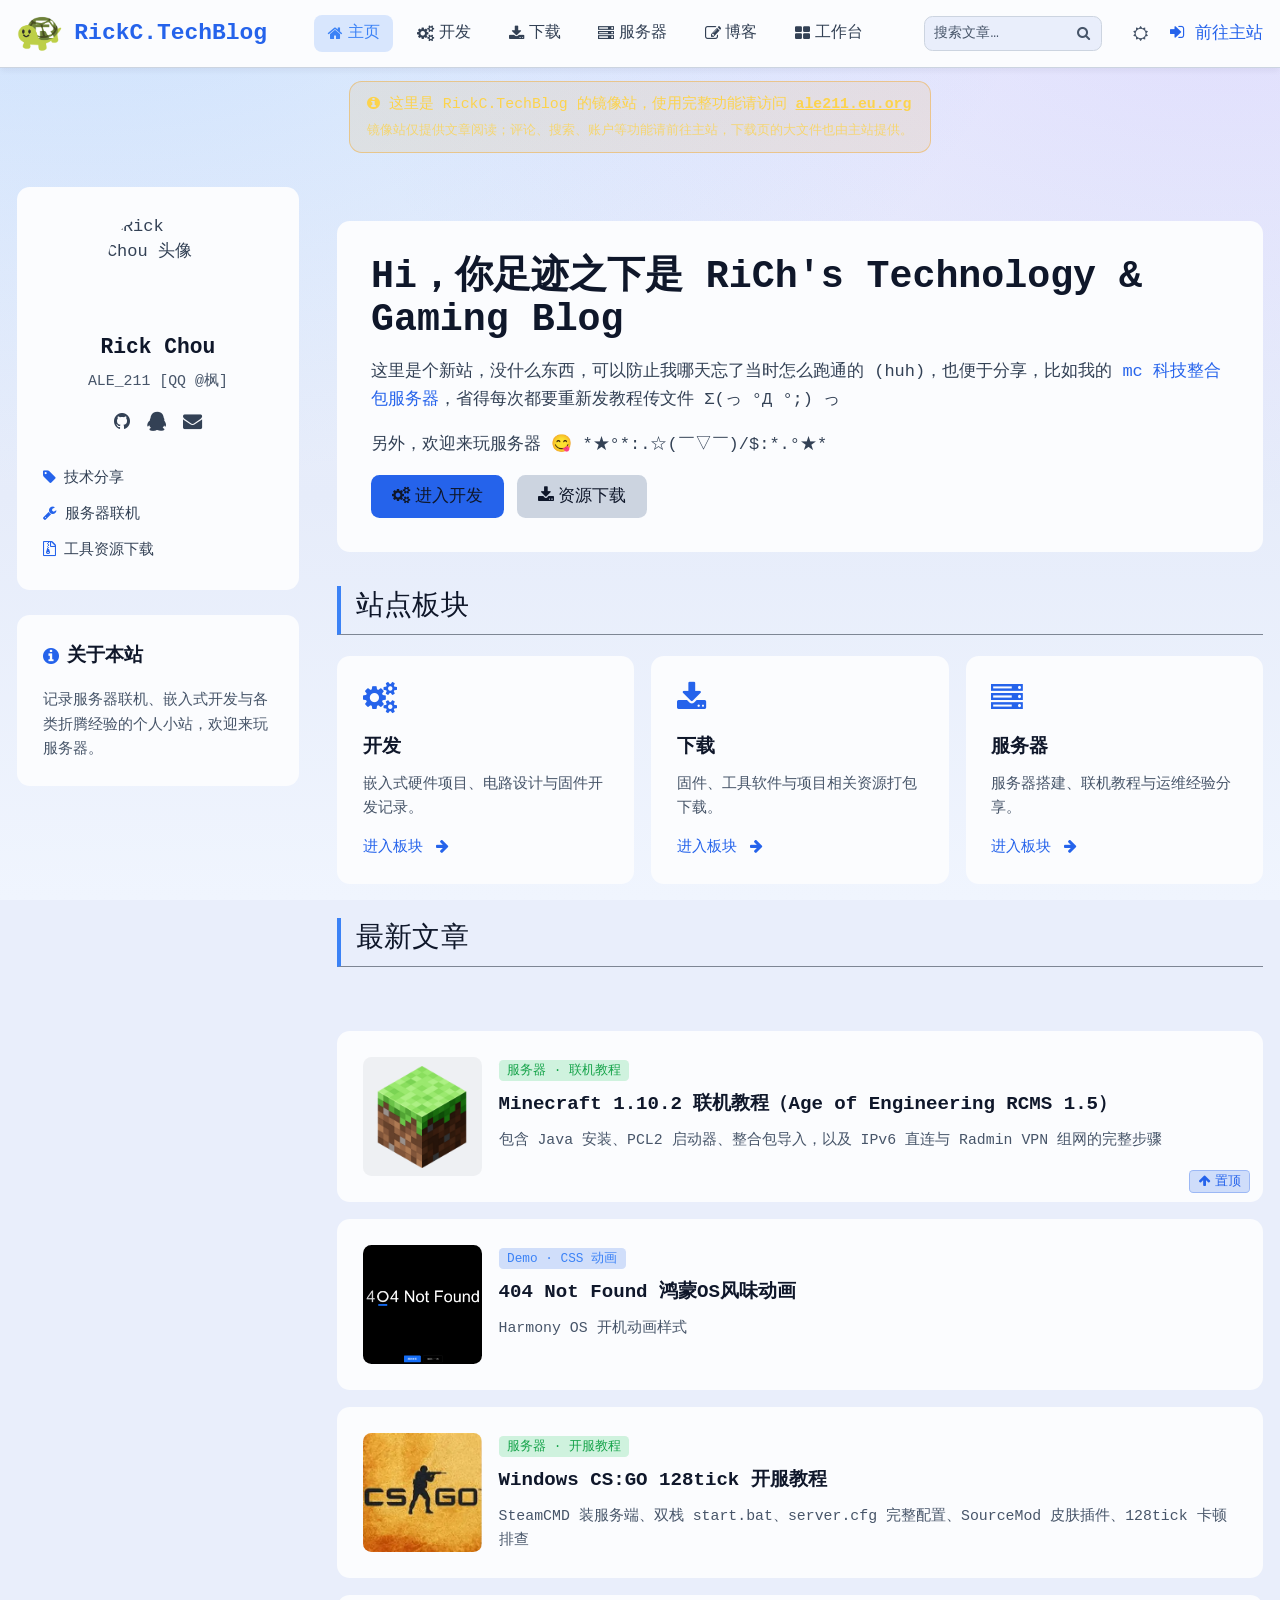
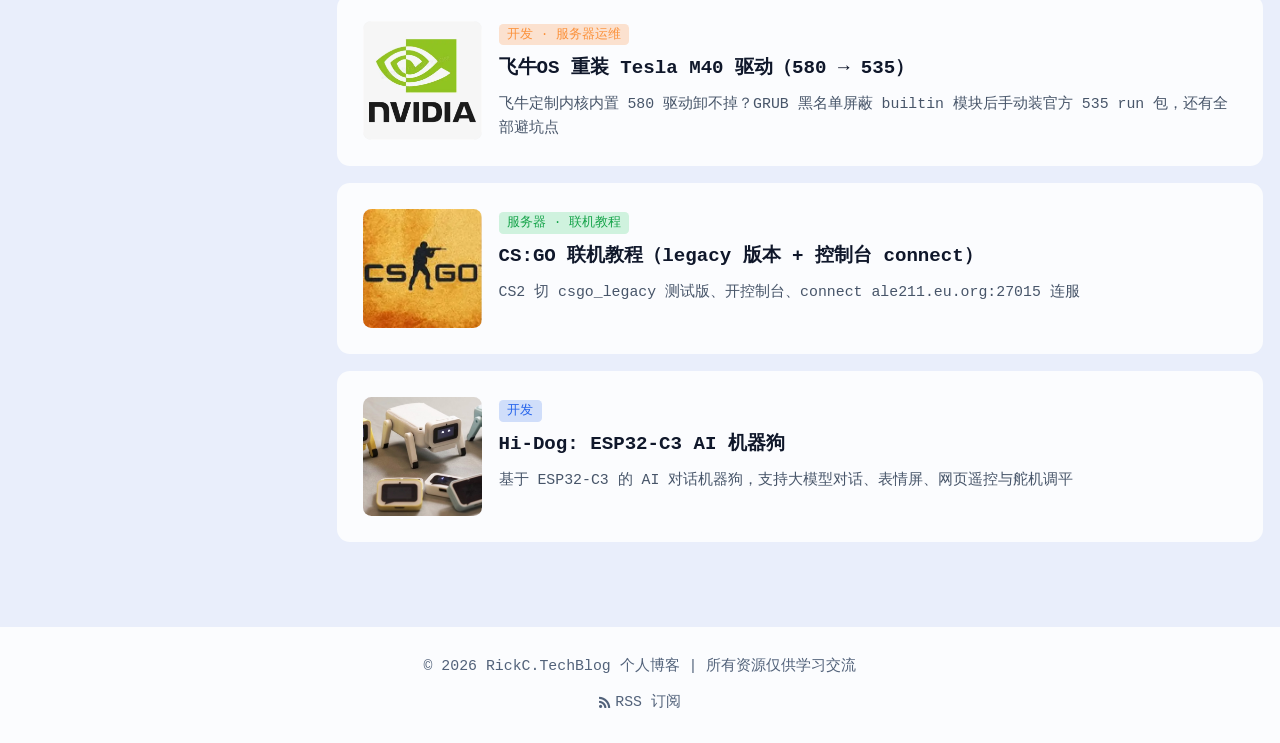
==== commit a5159cf1: "chore(mirror): TASK-167 首页滚动加载 + 下载栏目动态文章" ====
--- a/index.html
+++ b/index.html
@@ -171,7 +171,7 @@
 header > .container{ height:100% !important; padding-top:0 !important; padding-bottom:0 !important; }
 /* ===== /RickC-HDR ===== */</style>
 <!-- RickC-FALLBACK --><style>html.tw-fail body{color:var(--rk-text) !important;background-color:var(--rk-bg) !important}html.tw-fail a{color:var(--rk-primary-hi)}html.tw-fail .nav-link{color:var(--rk-text) !important}html.tw-fail .nav-link:hover,html.tw-fail .nav-link.active{color:var(--rk-primary-hi) !important;background:rgb(var(--rk-primary-rgb) / .18)}html.tw-fail header{background-color:var(--rk-card) !important;border-bottom:1px solid var(--rk-border)}html.tw-fail .search-box input{background:var(--rk-surface-1) !important;border:1px solid var(--rk-border) !important;color:var(--rk-title) !important}</style><!-- /RickC-FALLBACK -->
-<link rel="stylesheet" href="/assets/css/rk-theme.css?v=20261004v54">
+<link rel="stylesheet" href="/assets/css/rk-theme.css?v=20261004v57">
 <script>try{var t=localStorage.getItem('rk-theme');if(t)document.documentElement.setAttribute('data-theme',t)}catch(e){}</script>
 <script>window.RK_MIRROR=true;</script>
 <link rel="canonical" href="https://mirror.ale211.eu.org/">
@@ -181,7 +181,7 @@
     <!-- 顶部快捷导航栏 -->
         <div id="rk-navbar"></div>
 <script src="/assets/js/rk-navbar.js?v=20261004v23"></script>
-<script src="/assets/js/rk-sidebar.js?v=20261004v2"></script>
+<script src="/assets/js/rk-sidebar.js?v=20261004v3"></script>
 <script src="/assets/js/rk-reading-progress.js?v=20261004v5"></script>
     <main class="container mx-auto px-4 py-8 grid lg:grid-cols-4 gap-8 relative">
         <!-- 侧边栏 个人信息 -->
@@ -264,6 +264,8 @@
             <div>
                 <h2 class="section-title text-white rk-reveal-target">最新文章</h2>
                 <div id="dynamicPosts" class="space-y-4"></div>
+                <div id="dynamicMore" class="space-y-4"></div>
+                <div id="dynamicStatus" class="text-center text-sm text-gray-500 py-3 cursor-pointer select-none"></div>
                 <div class="space-y-4 mt-4">
                     <a href="./server/minecraft/index.html" class="bg-cardbg rounded-xl p-6 card-hover block relative">
                         <div class="flex items-start gap-4">
@@ -358,51 +360,91 @@
 <script>
 // 顶栏（含账户区 / 写文章按钮）已由 /assets/js/rk-navbar.js 统一渲染；
 // 原先此处填充 userBadgeDesktop / writeBtnDesktop 的代码已随顶栏迁移失效，故移除。
-// ===== 首页最新文章：动态同步 =====
+// ===== 首页最新文章：发布顺序 + 滚动分页加载（TASK-167） =====
+/* 站长：「主页上传新文章到一定量就会把老的文章顶掉」→「改为按发布时间顺序随页面滚动先后动画加载」。
+   原来只 fetch n=6 一次，第 7 篇起永远不会出现在首页；现在每滚到底部再拉一页（offset 递增），
+   逐张错峰淡入（80ms 一张），到底了显示「已经到底了」。置顶仍排最前，其余按 created_at 倒序。 */
 (function(){
-    if (window.RK_MIRROR) return;   /* 镜像站无 PHP 后端，跳过动态追加；写死的 6 张卡仍会显示 */
-    fetch('/blog/api_front.php?n=6', {cache: 'no-store'}).then(r => r.json()).then(d => {
-        if (!d.ok || !d.posts.length) return;
-        const box = document.getElementById('dynamicPosts');
-        if (!box) return;
-        // 归一化链接（去掉 ./ 前缀、补目录尾斜杠）
-        function normUrl(u){ u = String(u||''); if (u.indexOf('./')===0) u = u.slice(1); if (/\/$/.test(u)) u = u + 'index.html'; return u; }
-        /* TASK-113（2026-10-03，DeepSeek）：修站长报的「置顶没生效」。
-           原实现把**全页所有 a[href]** 收进 seen，再对命中的动态文章 `return ''` 跳过 ——
-           而写死的 MC 卡片链接正是 /server/minecraft/index.html，与 API 返回的 p.url 完全相同，
-           于是 **pinned_home=1 的 MC 文章被自己的去重逻辑滤掉了**，置顶项根本没能进列表。
-           改为：只把「页面上本来就有、且与某篇动态文章同 URL 的静态卡片移除」，其余动态文章一律渲染
-           ⇒ API 的「置顶优先 + 更新时间倒序」得以保留；新文章自动出现在最前；
-              写死的卡片退化为「镜像站 / 未启用 JS」时的兜底。 */
-        const staticMap = {};
-        box.parentNode.querySelectorAll('div > a[href]').forEach(a => { staticMap[normUrl(a.getAttribute('href'))] = a; });
-        const sec = {home:'首页最新', dev:'开发', download:'下载', server:'服务器'};
-        box.innerHTML = d.posts.map(p => {
-            const pin = p.pinned_home ? '<span class="inline-block text-xs bg-orange-500/20 text-orange-400 px-2 py-0.5 rounded ml-1"><i class="fa fa-arrow-up mr-1"></i>置顶</span>' : '';
-            const ex = p.excerpt ? p.excerpt : '（暂无摘要）';
-            const _url = p.url || '/blog/post.php?slug=' + encodeURIComponent(p.slug);
-            const _st = staticMap[normUrl(_url)];
-            if (_st) { _st.remove(); }   /* 同一篇文章：静态卡片让位给动态卡片，避免出现两次 */
-            return '<a href="' + _url + '" class="bg-cardbg rounded-xl p-6 card-hover block">' +
-                '<div class="flex items-start gap-4">' +
-                    ((p.cover || p.icon) ? '<div class="w-16 h-16 sm:w-28 sm:h-28 rounded-lg bg-white/5 flex items-center justify-center flex-shrink-0 overflow-hidden text-3xl text-primary"><img src="' + (p.cover || p.icon) + '" alt="" class="w-full h-full object-contain p-1.5"></div>' : '<div class="w-16 h-16 sm:w-28 sm:h-28 rounded-lg bg-white/5 flex items-center justify-center flex-shrink-0 overflow-hidden text-3xl text-primary"><i class="fa fa-pencil-square-o"></i></div>') +
-                    '<div>' +
-                        /* TASK-114：站长「小分类都变成了博客，博客不属于分类项，应该改为 栏目 · 分类，例如开发 · 网络」。
-                           原先这里写死 '博客 · ' + 栏目 —— 但「博客」是站点功能名，不是分类。
-                           现改为「栏目 · 分类」；文章没填分类时只显示栏目（不显示空的分隔符）。 */
-                        (function () {
-                            var lab = sec[p.section] || p.section || '';
-                            var cat = (p.category || '').replace(/^\s+|\s+$/g, '');
-                            var badge = cat ? (lab ? lab + ' · ' + cat : cat) : lab;
-                            return badge ? '<span class="inline-block text-xs bg-primary/20 text-primary px-2 py-0.5 rounded mb-2">' + esc2(badge) + '</span>' : '';
-                        })() + pin +
-                        '<h3 class="text-lg font-bold text-white mb-2">' + esc2(p.title) + '</h3>' +
-                        '<p class="text-sm text-gray-400 leading-relaxed">' + esc2(ex) + '</p>' +
-                    '</div>' +
+    if (window.RK_MIRROR) return;   /* 镜像站无 PHP 后端，跳过动态追加；写死的卡片仍会显示 */
+    var box = document.getElementById('dynamicPosts');
+    if (!box) return;
+    var more = document.getElementById('dynamicMore');
+    var statusEl = document.getElementById('dynamicStatus');
+    /* 状态行挪到列表最末（静态兜底卡之后），否则「已经到底了」会夹在文章中间 */
+    var PAGE = 6, offset = 0, loading = false, hasMore = true, retryable = false;
+    var sec = {home:'首页最新', dev:'开发', download:'下载', server:'服务器'};
+    function normUrl(u){ u = String(u||''); if (u.indexOf('./')===0) u = u.slice(1); if (/\/$/.test(u)) u = u + 'index.html'; return u; }
+    /* TASK-113：只把「页面上本来就有、且与某篇动态文章同 URL 的静态卡片移除」
+       （写死的 MC 卡链接与 API 的 p.url 相同，旧实现会把置顶项自己滤掉）。 */
+    var staticMap = {};
+    box.parentNode.querySelectorAll('div > a[href]').forEach(function(a){ staticMap[normUrl(a.getAttribute('href'))] = a; });
+    if (statusEl && statusEl.parentNode) box.parentNode.appendChild(statusEl);
+    function setStatus(t){ if (statusEl) statusEl.textContent = t || ''; }
+    function buildCard(p, i){
+        var _url = p.url || '/blog/post.php?slug=' + encodeURIComponent(p.slug);
+        var st = staticMap[normUrl(_url)];
+        if (st) { st.remove(); }   /* 同一篇文章：静态卡片让位给动态卡片，避免出现两次 */
+        var pin = p.pinned_home ? '<span class="inline-block text-xs bg-orange-500/20 text-orange-400 px-2 py-0.5 rounded ml-1"><i class="fa fa-arrow-up mr-1"></i>置顶</span>' : '';
+        var ex = p.excerpt ? p.excerpt : '（暂无摘要）';
+        var lab = sec[p.section] || p.section || '';
+        var cat = String(p.category || '').replace(/^\s+|\s+$/g, '');
+        var badge = cat ? (lab ? lab + ' · ' + cat : cat) : lab;
+        var el = document.createElement('a');
+        el.href = _url;
+        el.className = 'bg-cardbg rounded-xl p-6 card-hover block';
+        el.innerHTML =
+            '<div class="flex items-start gap-4">' +
+                ((p.cover || p.icon) ? '<div class="w-16 h-16 sm:w-28 sm:h-28 rounded-lg bg-white/5 flex items-center justify-center flex-shrink-0 overflow-hidden text-3xl text-primary"><img src="' + esc2(p.cover || p.icon) + '" alt="" class="w-full h-full object-contain p-1.5"></div>' : '<div class="w-16 h-16 sm:w-28 sm:h-28 rounded-lg bg-white/5 flex items-center justify-center flex-shrink-0 overflow-hidden text-3xl text-primary"><i class="fa fa-pencil-square-o"></i></div>') +
+                '<div>' +
+                    (badge ? '<span class="inline-block text-xs bg-primary/20 text-primary px-2 py-0.5 rounded mb-2">' + esc2(badge) + '</span>' : '') + pin +
+                    '<h3 class="text-lg font-bold text-white mb-2">' + esc2(p.title) + '</h3>' +
+                    '<p class="text-sm text-gray-400 leading-relaxed">' + esc2(ex) + '</p>' +
                 '</div>' +
-            '</a>';
-        }).join('');
-    }).catch(() => {});
+            '</div>';
+        /* 逐张错峰淡入：先压到透明，再按序号给 transition-delay，避免 6 张一起闪出来 */
+        el.style.opacity = '0';
+        el.style.transform = 'translateY(14px)';
+        el.style.transition = 'opacity .5s cubic-bezier(.25,.6,.3,1), transform .5s cubic-bezier(.25,.6,.3,1)';
+        el.style.transitionDelay = (i * 80) + 'ms';
+        requestAnimationFrame(function(){ requestAnimationFrame(function(){
+            el.style.opacity = '1';
+            el.style.transform = 'none';
+        }); });
+        return el;
+    }
+    function nearBottom(){
+        return (window.innerHeight + window.pageYOffset) >= (document.body.scrollHeight - 700);
+    }
+    function load(){
+        if (loading || !hasMore) return;
+        loading = true; retryable = false; setStatus('正在加载…');
+        fetch('/blog/api_front.php?n=' + PAGE + '&offset=' + offset, {cache: 'no-store'})
+            .then(function(r){ return r.json(); })
+            .then(function(d){
+                if (!d || !d.ok) throw new Error('bad');
+                var frag = document.createDocumentFragment();
+                d.posts.forEach(function(p, i){ frag.appendChild(buildCard(p, i)); });
+                (offset === 0 ? box : (more || box)).appendChild(frag);
+                offset += d.posts.length;
+                hasMore = !!d.has_more && d.posts.length > 0;
+                setStatus(hasMore ? '' : (offset ? '已经到底了 · 共 ' + (d.total || offset) + ' 篇' : ''));
+            })
+            .catch(function(){
+                hasMore = true; retryable = true;
+                setStatus('加载失败，点击重试');
+            })
+            .then(function(){
+                loading = false;
+                /* 首屏没填满（或窗口很高）时自动续拉，否则用户看不到滚动条、也就触发不了下一次 */
+                if (hasMore && !retryable && nearBottom()) setTimeout(load, 120);
+            });
+    }
+    if (statusEl) statusEl.addEventListener('click', function(){
+        if (retryable) { retryable = false; hasMore = true; load(); }
+    });
+    window.addEventListener('scroll', function(){ if (nearBottom()) load(); }, {passive: true});
+    window.addEventListener('resize', function(){ if (nearBottom()) load(); }, {passive: true});
+    load();
 })();
 function esc2(s) { return String(s).replace(/[&<>"']/g, c => ({'&':'&amp;','<':'&lt;','>':'&gt;','"':'&quot;',"'":'&#39;'}[c])); }
 
--- a/assets/css/rk-theme.css
+++ b/assets/css/rk-theme.css
@@ -59,10 +59,11 @@
   --rk-h:68px;
   /* ---- 21-B：背景与面板（深色原值，亮色块覆盖） ---- */
   --rk-body-bg:#16171a;
-  --rk-body-image:
-    radial-gradient(78% 50% at 50% -12%, rgba(59,130,246,.16), transparent 70%),
-    radial-gradient(66% 44% at 50% 0%, rgba(99,102,241,.09), transparent 72%),
-    linear-gradient(180deg, #16171a 0%, #1a1b1f 50%, #16171a 100%);
+  /* TASK-163（2026-10-08，DeepSeek）：站长「深色主题的背景全部改为纯色的，那个光晕有噪点」——
+     大面积 radial 光晕在 8bit色深 下必然出色带（噪点），视口越宽越明显（2559px 全宽）。
+     深色改为**纯色** --rk-body-bg（卡片本来就是 --rk-card-image:none 的纯色，不受影响）；
+     浅色主题的光晕保留（亮色块未动）。 */
+  --rk-body-image:none;
   --rk-card-image:none;
   --rk-mobile-menu-image:linear-gradient(180deg, var(--rk-card) 0%, #1b1c20 100%);
   --rk-shadow-strong:0 18px 34px -14px rgba(0,0,0,.5);
@@ -343,12 +344,14 @@
 @media (min-width:768px){  .rk-bar{ max-width:768px;  } }
 @media (min-width:1024px){ .rk-bar{ max-width:1024px; } }
 @media (min-width:1280px){ .rk-bar{ max-width:1280px; } }
-@media (min-width:1536px){ .rk-bar{ max-width:1720px; } }   /* TASK-160：与 main.container 的 1720 同步，顶栏/正文边框对齐 */
-/* TASK-160（2026-10-08，DeepSeek）：站长「两边卡片太窄了」—— 双栏侧栏 220→280。
-   侧栏加宽必然挤正文 ⇒ 把**整站容器**一并提到 1720（.rk-bar / main 同步加宽，边框依然对齐）：
-   正文 = 1720 − 32(px-4) − 2×34(gap) − 2×280 = 1060px（比 220 时的 994px 更宽）。
+@media (min-width:1536px){ .rk-bar{ max-width:1840px; } }   /* TASK-160/161/162：与 main.container 的 1840 同步，顶栏/正文边框对齐 */
+/* TASK-160/161/162（2026-10-08，DeepSeek）：站长「两边卡片太窄了」→「拉长到大致和原来一样宽」
+   →「保持正文不变向两边外侧拓宽到350」。
+   双栏侧栏 220 → 280 → 340 → **350**（=原来单栏时代的宽度），整站容器随之 1536 → 1720 → 1820 → **1840**
+   （.rk-bar / main 同步加宽，边框依然对齐）：
+   正文 = 1840 − 32(px-4) − 2×34(gap) − 2×350 = **1040px**（与 161 版的 1038 持平 ⇒ 正文不变，只向两边扩）。
    ⚠️ 只影响 ≥1536px 视口；1024/1280 两档容器不变。 */
-@media (min-width:1536px){ main.container{ max-width:1720px; } }
+@media (min-width:1536px){ main.container{ max-width:1840px; } }
 
 /* logo */
 .rk-logo{
@@ -769,15 +772,15 @@
 #backTopBtn{right:max(14px,calc(50vw - 623px));bottom:3.2rem;width:3.6rem;height:3.6rem;display:inline-flex;align-items:center;justify-content:center}
 #backTopBtn i{font-size:1.4rem}
 /* TASK-095d：按钮组贴「正文卡外侧·右下角」。
-   main 是 container（1024/1280/1720 三档——TASK-160 起 ≥1536px 视口为 1720），卡片右边缘 = 50vw + main宽/2 − 17。
+   main 是 container（1024/1280/1840 三档——TASK-160/161/162 起 ≥1536px 视口为 1840），卡片右边缘 = 50vw + main宽/2 − 17。
    外侧位（按钮整体在卡片右边）：right = 50vw − main宽/2 − 56（含 12px 间隔 + 61px 按钮宽）；
    仅当右侧留白 ≥73px 时用外侧，否则回落卡片内缘，避免按钮溢出屏幕或压在正文上。
-   TASK-160：≥1536px 视口 main=1720，但视口 1536-1719 时 main=视口宽（流体）⇒ 该段内缘是常量 right:17px。 */
+   TASK-160/161/162：≥1536px 视口 main=1840，但视口 1536-1839 时 main=视口宽（流体）⇒ 该段内缘是常量 right:17px。 */
 @media (min-width:1136px) and (max-width:1279.98px){ .rk-fab, #backTopBtn{ right: calc(50vw - 568px); } }   /* main=1024 外侧 */
 @media (min-width:1392px) and (max-width:1535.98px){ .rk-fab, #backTopBtn{ right: calc(50vw - 696px); } }   /* main=1280 外侧 */
-@media (min-width:1536px) and (max-width:1719.98px){ .rk-fab, #backTopBtn{ right: 17px; } }                /* main=视口宽(流体) 内缘 */
-@media (min-width:1720px) and (max-width:1831.98px){ .rk-fab, #backTopBtn{ right: calc(50vw - 843px); } }   /* main=1720 内缘 */
-@media (min-width:1832px){ .rk-fab, #backTopBtn{ right: calc(50vw - 916px); } }                            /* main=1720 外侧 */
+@media (min-width:1536px) and (max-width:1839.98px){ .rk-fab, #backTopBtn{ right: 17px; } }                /* main=视口宽(流体) 内缘 */
+@media (min-width:1840px) and (max-width:1951.98px){ .rk-fab, #backTopBtn{ right: calc(50vw - 903px); } }   /* main=1840 内缘 */
+@media (min-width:1952px){ .rk-fab, #backTopBtn{ right: calc(50vw - 976px); } }                            /* main=1840 外侧 */
 @media (min-width:1024px) and (max-width:1135.98px){ .rk-fab, #backTopBtn{ right: calc(50vw - 495px); } }   /* main=1024 内缘 */
 @media (min-width:1280px) and (max-width:1391.98px){ .rk-fab, #backTopBtn{ right: calc(50vw - 623px); } }   /* main=1280 内缘 */
 /* TASK-096：手机端底部 tab 栏（.rk-tabbar，高 56px + 安全区）会盖住回到顶部按钮 ⇒ 手机端把它抬高到 tab 栏之上。
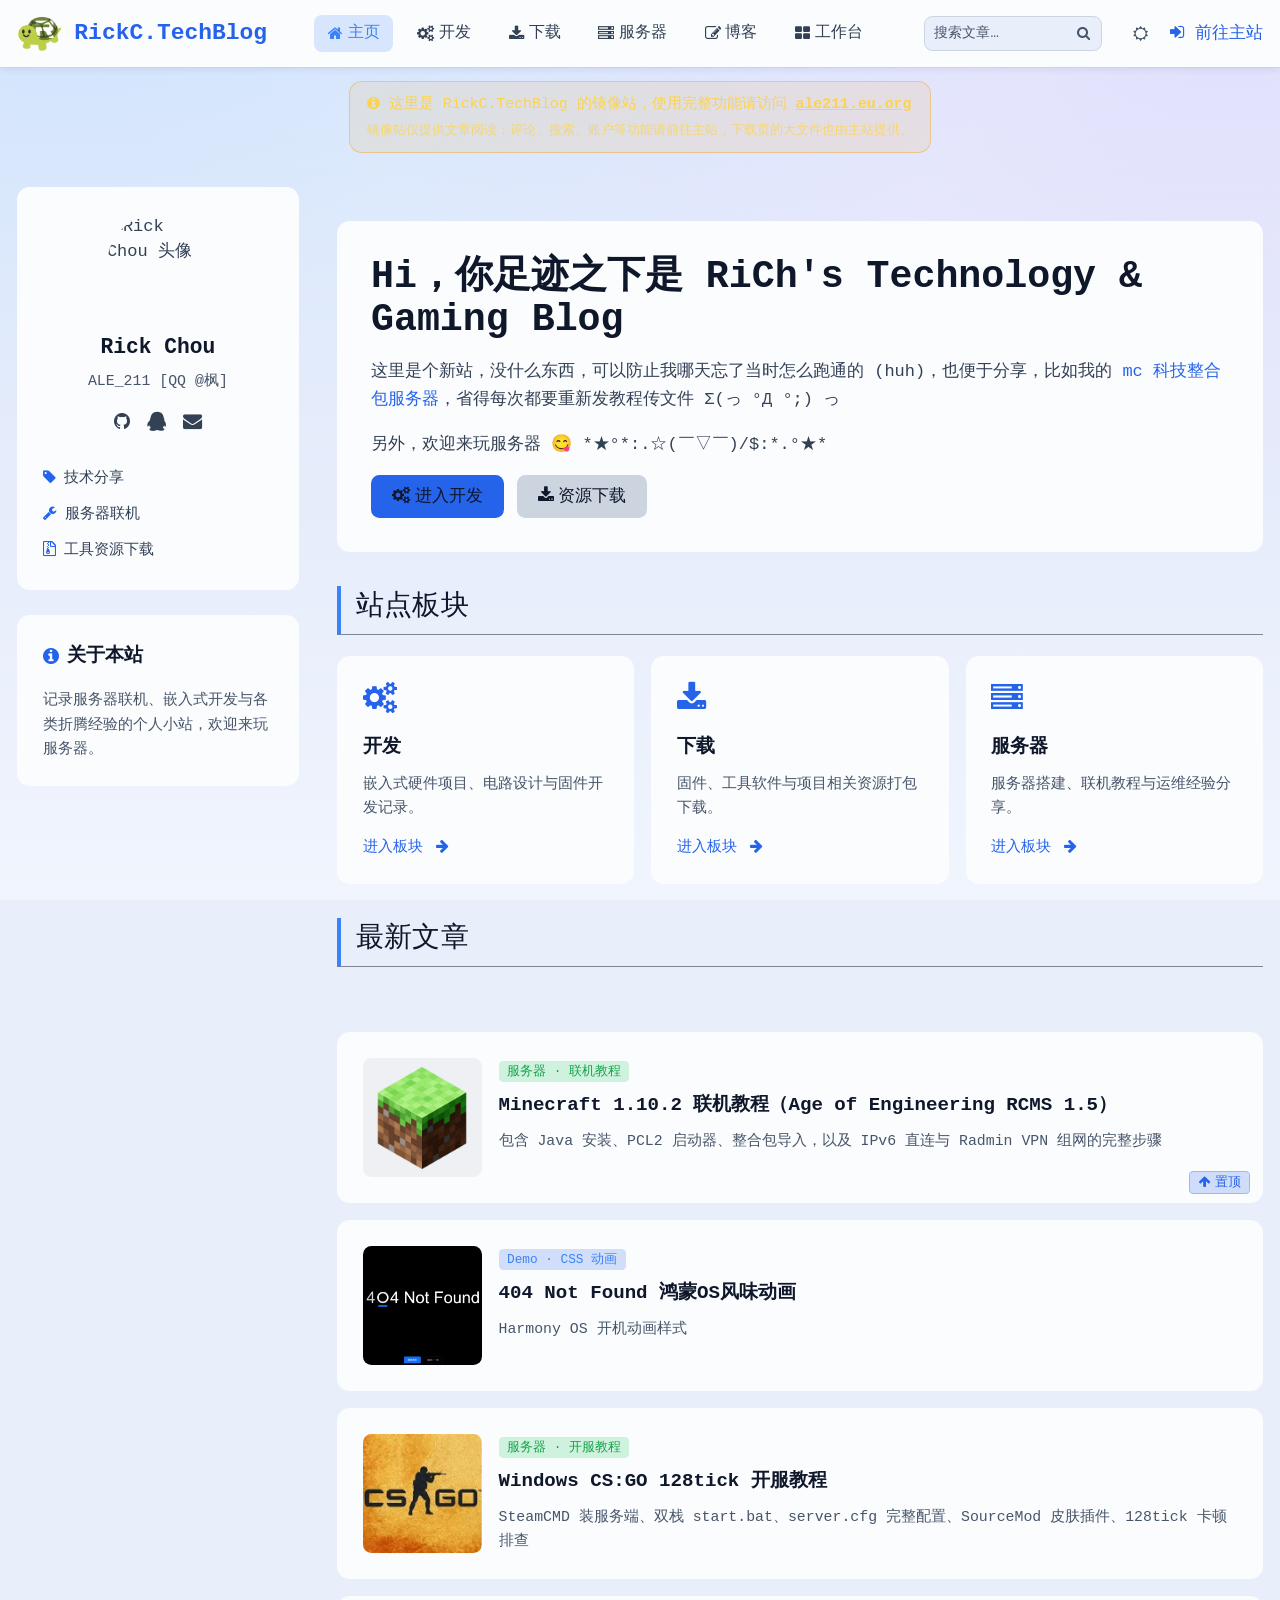
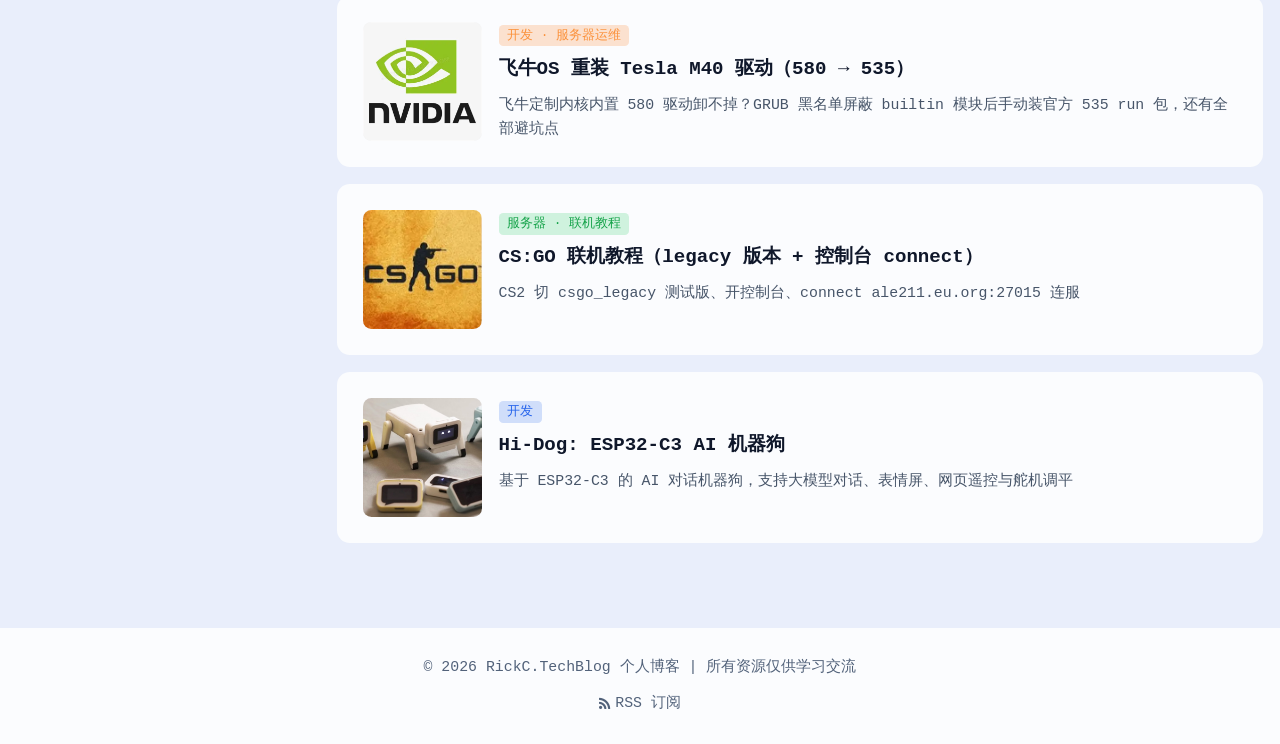
==== commit 33b736bf: "chore(mirror): TASK-167b 首页逐条加载/顺序修正 + 工作台彩色图标" ====
--- a/index.html
+++ b/index.html
@@ -265,6 +265,8 @@
                 <h2 class="section-title text-white rk-reveal-target">最新文章</h2>
                 <div id="dynamicPosts" class="space-y-4"></div>
                 <div id="dynamicMore" class="space-y-4"></div>
+                <!-- 哨兵：滚到它附近才放下一篇文章；它永远在静态兜底卡**之前**，所以动态文章不会插到静态卡后面 -->
+                <div id="dynamicSentinel" style="height:1px" aria-hidden="true"></div>
                 <div id="dynamicStatus" class="text-center text-sm text-gray-500 py-3 cursor-pointer select-none"></div>
                 <div class="space-y-4 mt-4">
                     <a href="./server/minecraft/index.html" class="bg-cardbg rounded-xl p-6 card-hover block relative">
@@ -360,25 +362,32 @@
 <script>
 // 顶栏（含账户区 / 写文章按钮）已由 /assets/js/rk-navbar.js 统一渲染；
 // 原先此处填充 userBadgeDesktop / writeBtnDesktop 的代码已随顶栏迁移失效，故移除。
-// ===== 首页最新文章：发布顺序 + 滚动分页加载（TASK-167） =====
-/* 站长：「主页上传新文章到一定量就会把老的文章顶掉」→「改为按发布时间顺序随页面滚动先后动画加载」。
-   原来只 fetch n=6 一次，第 7 篇起永远不会出现在首页；现在每滚到底部再拉一页（offset 递增），
-   逐张错峰淡入（80ms 一张），到底了显示「已经到底了」。置顶仍排最前，其余按 created_at 倒序。 */
+// ===== 首页最新文章：发布顺序 + 逐条渐显（TASK-167 / 167b） =====
+/* 站长（第一轮）：「主页上传新文章到一定量就会把老的文章顶掉」→ 改为按发布时间顺序、随滚动加载。
+   站长（第二轮）：「往下滚动会先看到底下的静态文章然后再闪一下加载出新文章」+「应该是漏出一条的空间就渐进加载一条」。
+   所以这一版的关键改动是三条：
+     ① **新文章插在静态兜底卡之前**（哨兵 #dynamicSentinel 就在兜底卡上方），静态卡只在真正到底后才出现，
+        再也不会出现「静态卡先露出来、然后新文章插到它上面把页面顶一下」的闪动；
+     ② **一次只显示一条**：网络请求仍按 6 条一批（省请求），但上屏是**逐条**的 —— 哨兵进入视口下方 400px 才放一条，
+        放完再判一次，直到哨兵被推出视口；所以观感是「滚出一条的空间，动画落下一条」；
+     ③ 首屏仍一次铺 6 条（否则第一次打开只有一张卡），其余全部逐条。
+   排序：置顶优先，其余按 created_at（发布时间）倒序，id 兜底 —— 顺序永远和数据库一致，不会错乱。 */
 (function(){
     if (window.RK_MIRROR) return;   /* 镜像站无 PHP 后端，跳过动态追加；写死的卡片仍会显示 */
     var box = document.getElementById('dynamicPosts');
     if (!box) return;
-    var more = document.getElementById('dynamicMore');
+    var more = document.getElementById('dynamicMore') || box;
+    var sentinel = document.getElementById('dynamicSentinel') || more;
     var statusEl = document.getElementById('dynamicStatus');
-    /* 状态行挪到列表最末（静态兜底卡之后），否则「已经到底了」会夹在文章中间 */
-    var PAGE = 6, offset = 0, loading = false, hasMore = true, retryable = false;
+    if (statusEl && statusEl.parentNode) box.parentNode.appendChild(statusEl);   /* 状态行永远在最后（静态兜底卡之后） */
+    var BATCH = 6;                    /* 一次请求抓几条 */
+    var FIRST = 6;                    /* 首屏一次铺几条 */
+    var offset = 0, pending = [], hasMore = true, total = 0, placed = 0, busy = false, failed = false;
     var sec = {home:'首页最新', dev:'开发', download:'下载', server:'服务器'};
     function normUrl(u){ u = String(u||''); if (u.indexOf('./')===0) u = u.slice(1); if (/\/$/.test(u)) u = u + 'index.html'; return u; }
-    /* TASK-113：只把「页面上本来就有、且与某篇动态文章同 URL 的静态卡片移除」
-       （写死的 MC 卡链接与 API 的 p.url 相同，旧实现会把置顶项自己滤掉）。 */
+    /* TASK-113：只把「页面上本来就有、且与某篇动态文章同 URL 的静态卡片移除」（写死的 MC 卡与 p.url 相同，旧实现会把置顶项自己滤掉）。 */
     var staticMap = {};
     box.parentNode.querySelectorAll('div > a[href]').forEach(function(a){ staticMap[normUrl(a.getAttribute('href'))] = a; });
-    if (statusEl && statusEl.parentNode) box.parentNode.appendChild(statusEl);
     function setStatus(t){ if (statusEl) statusEl.textContent = t || ''; }
     function buildCard(p, i){
         var _url = p.url || '/blog/post.php?slug=' + encodeURIComponent(p.slug);
@@ -401,50 +410,76 @@
                     '<p class="text-sm text-gray-400 leading-relaxed">' + esc2(ex) + '</p>' +
                 '</div>' +
             '</div>';
-        /* 逐张错峰淡入：先压到透明，再按序号给 transition-delay，避免 6 张一起闪出来 */
+        /* 逐张错峰淡入：先压到透明再抬起来，首批 6 张按序号错峰 80ms */
         el.style.opacity = '0';
         el.style.transform = 'translateY(14px)';
         el.style.transition = 'opacity .5s cubic-bezier(.25,.6,.3,1), transform .5s cubic-bezier(.25,.6,.3,1)';
-        el.style.transitionDelay = (i * 80) + 'ms';
+        el.style.transitionDelay = ((i || 0) * 80) + 'ms';
         requestAnimationFrame(function(){ requestAnimationFrame(function(){
             el.style.opacity = '1';
             el.style.transform = 'none';
         }); });
         return el;
     }
-    function nearBottom(){
-        return (window.innerHeight + window.pageYOffset) >= (document.body.scrollHeight - 700);
+    /* 哨兵是否已经进入「视口下方 400px」范围 —— 提前一点加载，滚动时不会看到空档 */
+    function nearSentinel(){
+        var r = sentinel.getBoundingClientRect();
+        return r.top < (window.innerHeight + 150);   /* 只提前 150px：滚出一条的空间才放一条 */
     }
-    function load(){
-        if (loading || !hasMore) return;
-        loading = true; retryable = false; setStatus('正在加载…');
-        fetch('/blog/api_front.php?n=' + PAGE + '&offset=' + offset, {cache: 'no-store'})
+    function fetchBatch(){
+        if (busy || !hasMore) return Promise.resolve(false);
+        busy = true;
+        var n = (placed === 0) ? FIRST : BATCH;
+        return fetch('/blog/api_front.php?n=' + n + '&offset=' + offset, {cache: 'no-store'})
             .then(function(r){ return r.json(); })
             .then(function(d){
                 if (!d || !d.ok) throw new Error('bad');
-                var frag = document.createDocumentFragment();
-                d.posts.forEach(function(p, i){ frag.appendChild(buildCard(p, i)); });
-                (offset === 0 ? box : (more || box)).appendChild(frag);
-                offset += d.posts.length;
-                hasMore = !!d.has_more && d.posts.length > 0;
-                setStatus(hasMore ? '' : (offset ? '已经到底了 · 共 ' + (d.total || offset) + ' 篇' : ''));
+                var arr = d.posts || [];
+                offset += arr.length;
+                total = d.total || offset;
+                hasMore = !!d.has_more && arr.length > 0;
+                pending = pending.concat(arr);
+                busy = false;
+                return true;
             })
-            .catch(function(){
-                hasMore = true; retryable = true;
-                setStatus('加载失败，点击重试');
-            })
-            .then(function(){
-                loading = false;
-                /* 首屏没填满（或窗口很高）时自动续拉，否则用户看不到滚动条、也就触发不了下一次 */
-                if (hasMore && !retryable && nearBottom()) setTimeout(load, 120);
+            .catch(function(){ busy = false; failed = true; setStatus('加载失败，点击重试'); return false; });
+    }
+    function renderOne(stagger){
+        var p = pending.shift();
+        if (!p) return false;
+        more.appendChild(buildCard(p, stagger));
+        placed++;
+        return true;
+    }
+    function pump(){
+        if (busy || failed) return;
+        /* 队列见底：要么再抓一批，要么宣布到底 */
+        if (!pending.length) {
+            if (!hasMore) { setStatus(placed ? ('已经到底了 · 共 ' + total + ' 篇') : ''); return; }
+            setStatus('正在加载…');
+            fetchBatch().then(function(ok){
+                if (!ok) return;
+                if (placed === 0) {              /* 首屏：一次铺够，避免一打开只有一张卡 */
+                    var i = 0;
+                    while (pending.length) { renderOne(i++); }
+                }
+                pump();
             });
+            return;
+        }
+        /* 队列有货：只有滚到哨兵附近才放**一条** */
+        if (!nearSentinel()) { if (placed) setStatus(''); return; }
+        renderOne(0);
+        setStatus((pending.length || hasMore) ? '' : (placed ? ('已经到底了 · 共 ' + total + ' 篇') : ''));
+        /* 放完**一条**就停：等它淡入（~500ms）再判一次，避免一帧连塞好几张把顺序和观感搞乱 */
+        setTimeout(function(){ if (nearSentinel()) pump(); }, 300);
     }
     if (statusEl) statusEl.addEventListener('click', function(){
-        if (retryable) { retryable = false; hasMore = true; load(); }
+        if (failed) { failed = false; hasMore = true; pump(); }
     });
-    window.addEventListener('scroll', function(){ if (nearBottom()) load(); }, {passive: true});
-    window.addEventListener('resize', function(){ if (nearBottom()) load(); }, {passive: true});
-    load();
+    window.addEventListener('scroll', pump, {passive: true});
+    window.addEventListener('resize', pump, {passive: true});
+    pump();
 })();
 function esc2(s) { return String(s).replace(/[&<>"']/g, c => ({'&':'&amp;','<':'&lt;','>':'&gt;','"':'&quot;',"'":'&#39;'}[c])); }
 
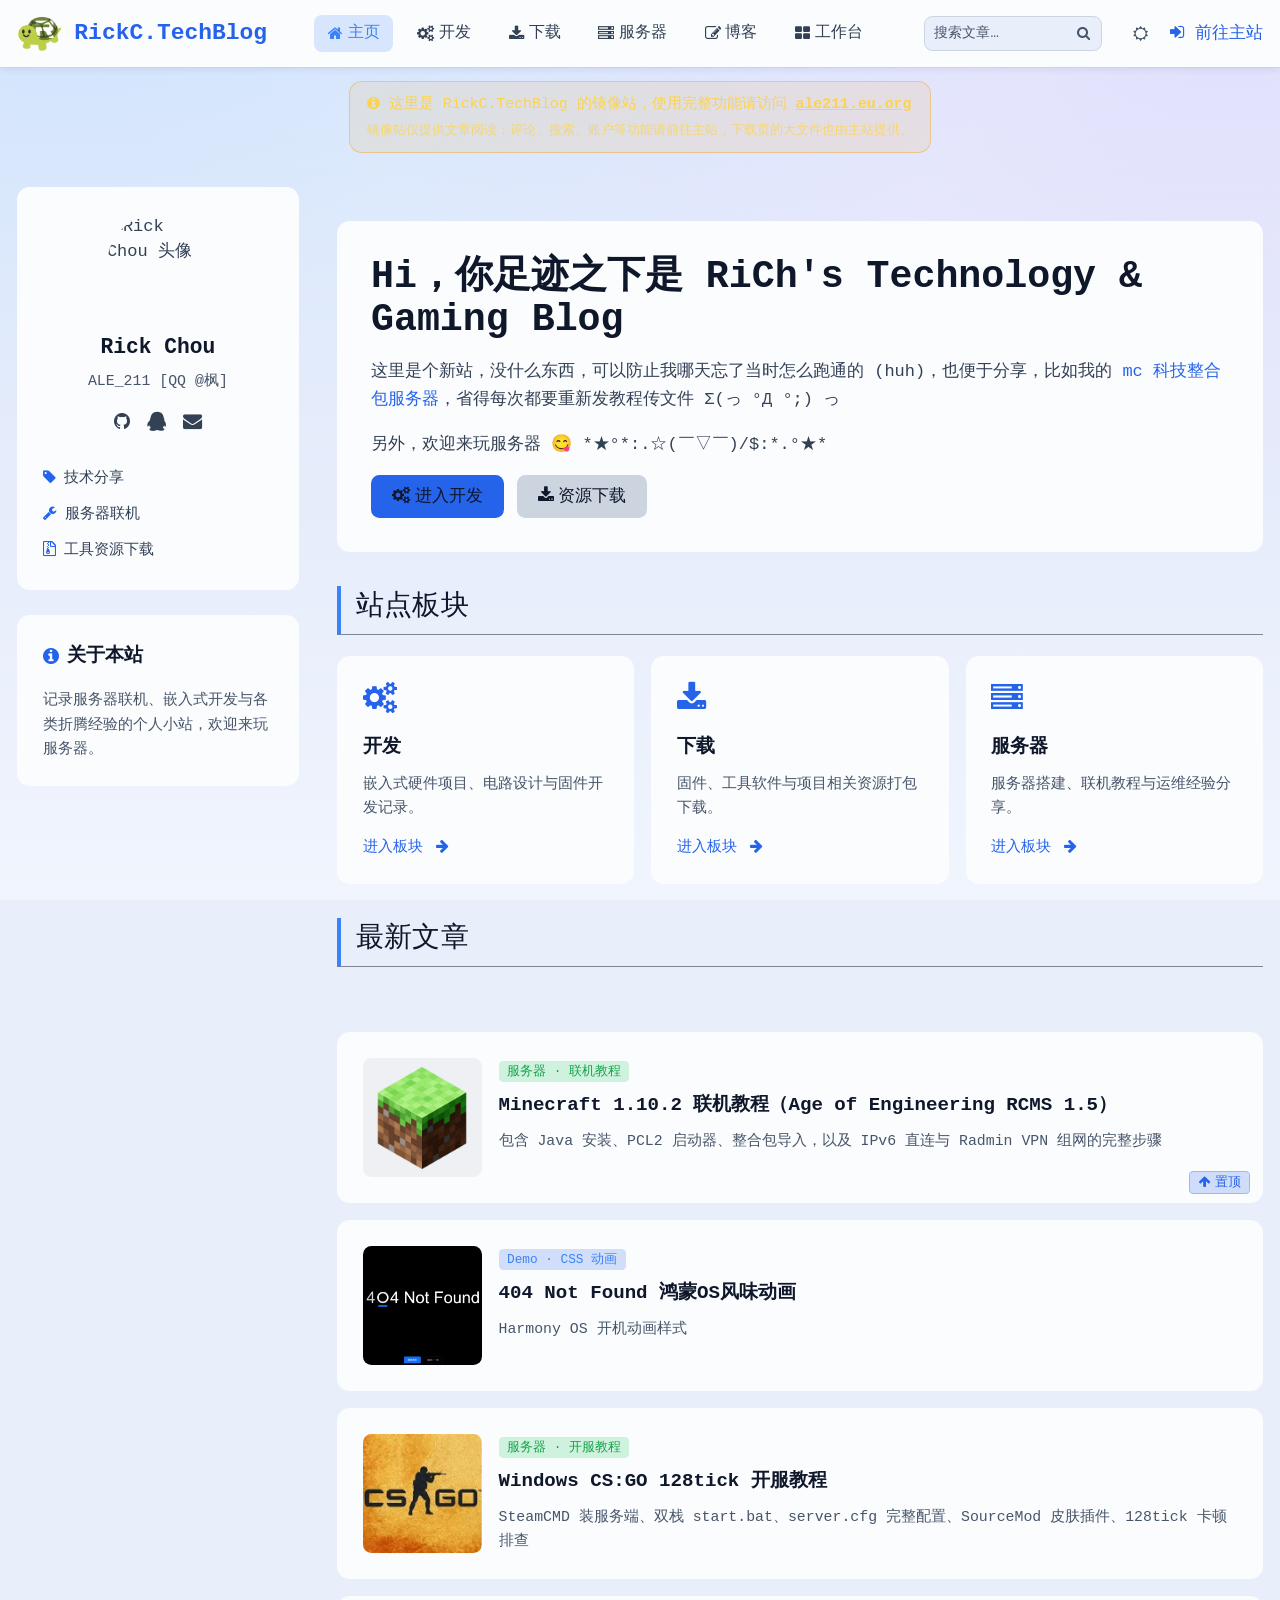
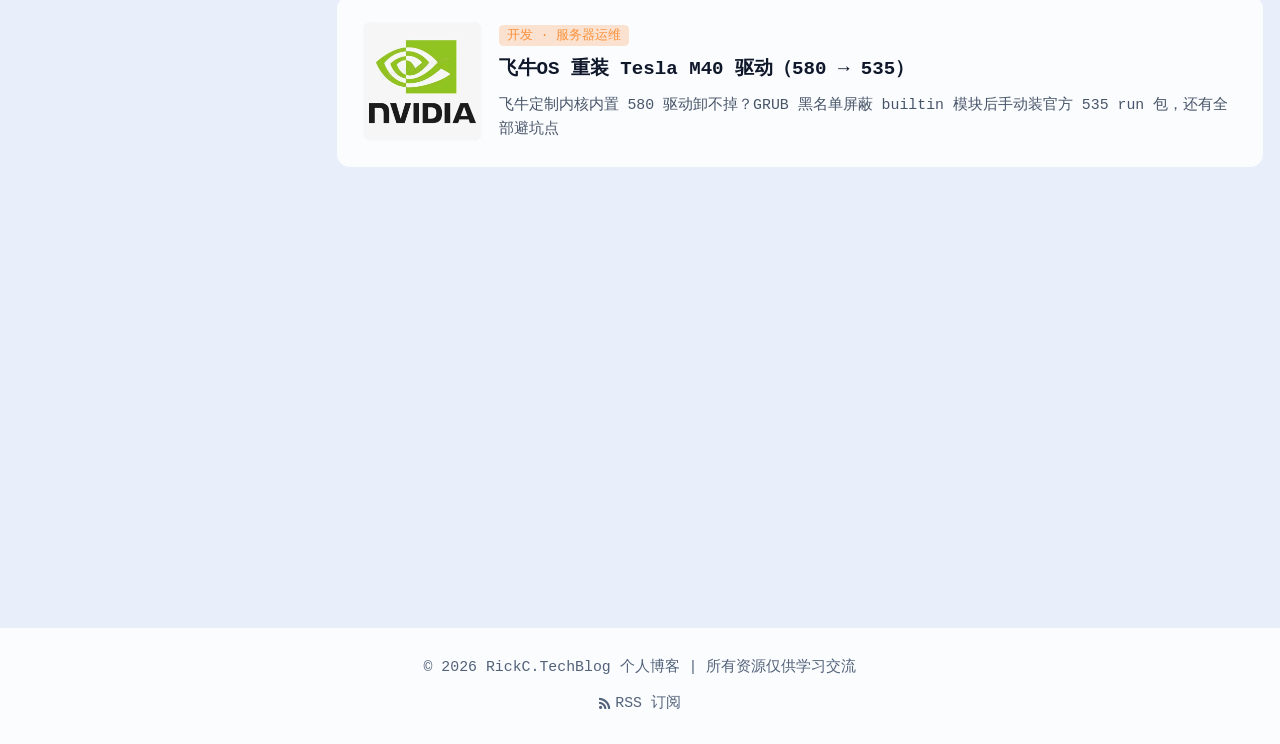
==== commit 3a72303d: "chore(mirror): TASK-169c reveal queue rewrite (top-down, no flicker)" ====
--- a/index.html
+++ b/index.html
@@ -180,7 +180,7 @@
 <body class="bg-darkbg text-textlight min-h-screen transition-colors duration-300">
     <!-- 顶部快捷导航栏 -->
         <div id="rk-navbar"></div>
-<script src="/assets/js/rk-navbar.js?v=20261004v23"></script>
+<script src="/assets/js/rk-navbar.js?v=20261031v1"></script>
 <script src="/assets/js/rk-sidebar.js?v=20261004v3"></script>
 <script src="/assets/js/rk-reading-progress.js?v=20261004v5"></script>
     <main class="container mx-auto px-4 py-8 grid lg:grid-cols-4 gap-8 relative">
@@ -410,21 +410,16 @@
                     '<p class="text-sm text-gray-400 leading-relaxed">' + esc2(ex) + '</p>' +
                 '</div>' +
             '</div>';
-        /* 逐张错峰淡入：先压到透明再抬起来，首批 6 张按序号错峰 80ms */
-        el.style.opacity = '0';
-        el.style.transform = 'translateY(14px)';
-        el.style.transition = 'opacity .5s cubic-bezier(.25,.6,.3,1), transform .5s cubic-bezier(.25,.6,.3,1)';
-        el.style.transitionDelay = ((i || 0) * 80) + 'ms';
-        requestAnimationFrame(function(){ requestAnimationFrame(function(){
-            el.style.opacity = '1';
-            el.style.transform = 'none';
-        }); });
+        /* TASK-169：不再自己跑一套内联动画（和 rk-anim 抢同一个 opacity 会「闪一下」，
+           而且底部的最新文章会抢在上面的板块之前出现）。这里只负责把卡插进 DOM，
+           由 rk-anim 的统一队列按文档从上到下逐条淡入。 */
         return el;
     }
-    /* 哨兵是否已经进入「视口下方 400px」范围 —— 提前一点加载，滚动时不会看到空档 */
+    /* TASK-169：哨兵必须真的进到视口里（底部再收 80px）才放下一张 ——
+       以前是 innerHeight+150，等于哨兵还在屏幕外 150px 就开始灌，站长反馈「太提前」。 */
     function nearSentinel(){
         var r = sentinel.getBoundingClientRect();
-        return r.top < (window.innerHeight + 150);   /* 只提前 150px：滚出一条的空间才放一条 */
+        return r.top < (window.innerHeight - 80) && r.bottom > 0;
     }
     function fetchBatch(){
         if (busy || !hasMore) return Promise.resolve(false);
@@ -451,8 +446,10 @@
         placed++;
         return true;
     }
+    var nextAt = 0;                    /* TASK-169：冷却时间戳，滚动事件不能绕过节奏 */
     function pump(){
         if (busy || failed) return;
+        if (Date.now() < nextAt) return;   /* 上一张还在淡入冷却里，滚得再快也不加塞 */
         /* 队列见底：要么再抓一批，要么宣布到底 */
         if (!pending.length) {
             if (!hasMore) { setStatus(placed ? ('已经到底了 · 共 ' + total + ' 篇') : ''); return; }
@@ -471,8 +468,9 @@
         if (!nearSentinel()) { if (placed) setStatus(''); return; }
         renderOne(0);
         setStatus((pending.length || hasMore) ? '' : (placed ? ('已经到底了 · 共 ' + total + ' 篇') : ''));
-        /* 放完**一条**就停：等它淡入（~500ms）再判一次，避免一帧连塞好几张把顺序和观感搞乱 */
-        setTimeout(function(){ if (nearSentinel()) pump(); }, 300);
+        /* 放完**一条**就停：等它淡完（.9s）再判一次，滚一小段只出一条，节奏才跟得上眼睛 */
+        nextAt = Date.now() + 900;
+        setTimeout(function(){ if (nearSentinel()) pump(); }, 900);
     }
     if (statusEl) statusEl.addEventListener('click', function(){
         if (failed) { failed = false; hasMore = true; pump(); }
@@ -500,7 +498,7 @@
 })
 </script>
 
-<script src="/assets/js/rk-anim.js?v=20260927v1"></script>
+<script src="/assets/js/rk-anim.js?v=20261031v2"></script>
 
 <script>
 /* ===== RickC-HD 物理视口判定 ===== */
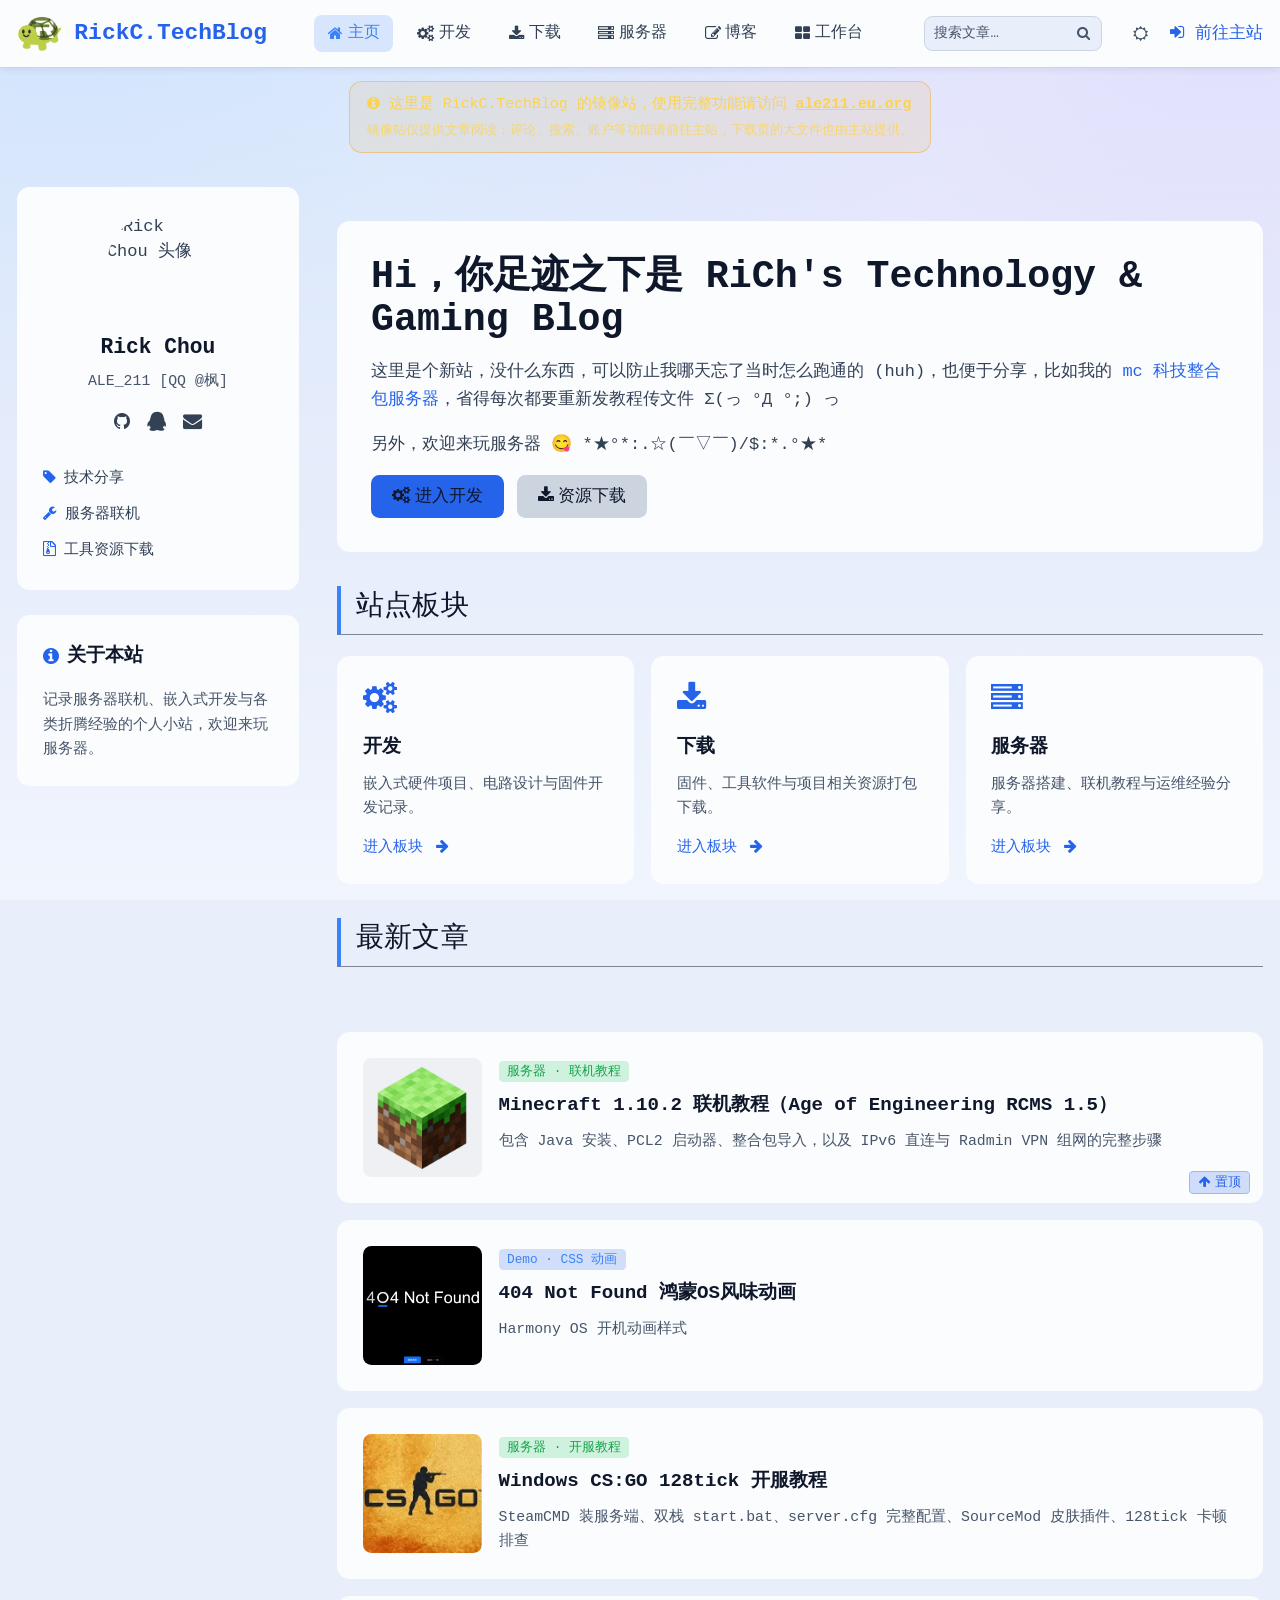
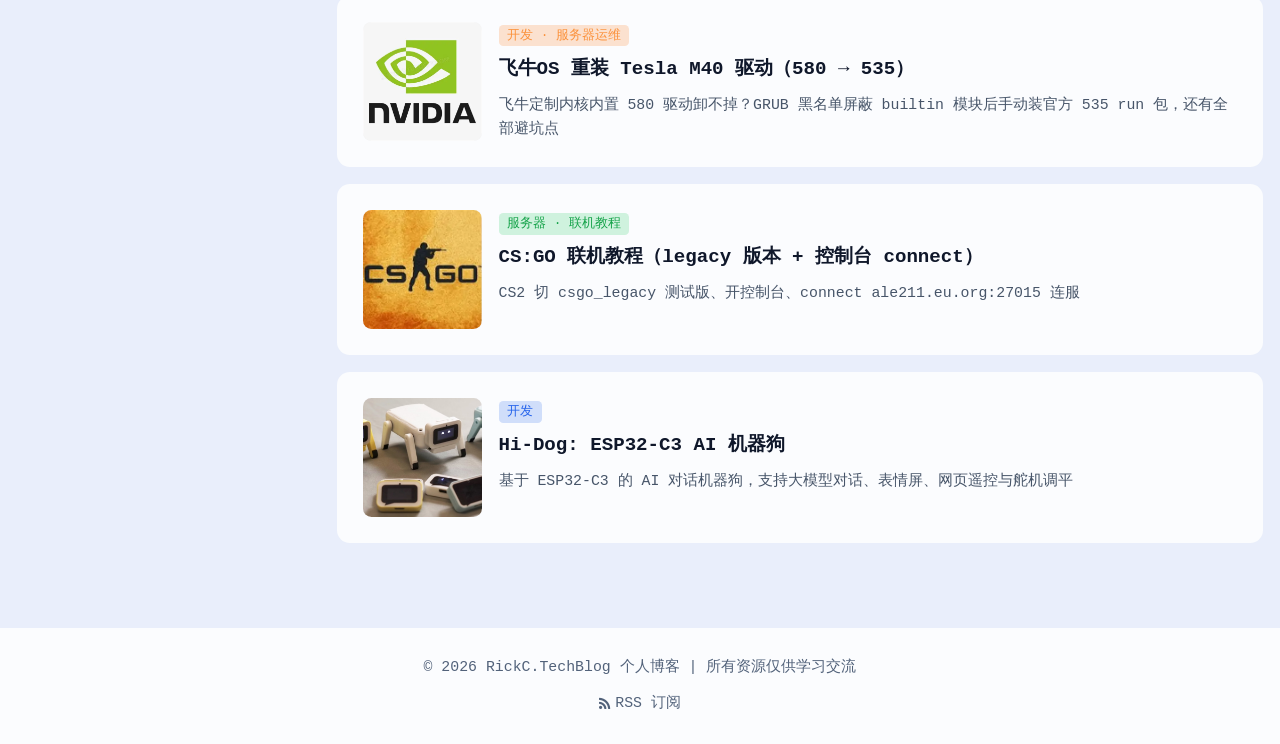
==== commit 97d8a29a: "chore(mirror): TASK-169d prefetch posts, reveal paced by scroll" ====
--- a/index.html
+++ b/index.html
@@ -362,34 +362,27 @@
 <script>
 // 顶栏（含账户区 / 写文章按钮）已由 /assets/js/rk-navbar.js 统一渲染；
 // 原先此处填充 userBadgeDesktop / writeBtnDesktop 的代码已随顶栏迁移失效，故移除。
-// ===== 首页最新文章：发布顺序 + 逐条渐显（TASK-167 / 167b） =====
-/* 站长（第一轮）：「主页上传新文章到一定量就会把老的文章顶掉」→ 改为按发布时间顺序、随滚动加载。
-   站长（第二轮）：「往下滚动会先看到底下的静态文章然后再闪一下加载出新文章」+「应该是漏出一条的空间就渐进加载一条」。
-   所以这一版的关键改动是三条：
-     ① **新文章插在静态兜底卡之前**（哨兵 #dynamicSentinel 就在兜底卡上方），静态卡只在真正到底后才出现，
-        再也不会出现「静态卡先露出来、然后新文章插到它上面把页面顶一下」的闪动；
-     ② **一次只显示一条**：网络请求仍按 6 条一批（省请求），但上屏是**逐条**的 —— 哨兵进入视口下方 400px 才放一条，
-        放完再判一次，直到哨兵被推出视口；所以观感是「滚出一条的空间，动画落下一条」；
-     ③ 首屏仍一次铺 6 条（否则第一次打开只有一张卡），其余全部逐条。
-   排序：置顶优先，其余按 created_at（发布时间）倒序，id 兜底 —— 顺序永远和数据库一致，不会错乱。 */
+// ===== 首页最新文章：数据先到、显形按滚动节奏（TASK-167 / 167b / 169d） =====
 (function(){
-    if (window.RK_MIRROR) return;   /* 镜像站无 PHP 后端，跳过动态追加；写死的卡片仍会显示 */
+    /* 数据在后台提前抓（一次 24 篇，直接塞进 DOM，视觉上仍是 CSS 隐藏状态），
+       显形节奏完全交给 rk-anim 的队列（进入视口、从上到下、每 110ms 一条）。
+       这样滚快了也不会出现「底下的静态兜底卡先冒出来、上面的动态文章还在慢慢排」。 */
+    if (window.RK_MIRROR) return;   /* 镜像站无 PHP 后端，保留写死的静态卡 */
     var box = document.getElementById('dynamicPosts');
     if (!box) return;
     var more = document.getElementById('dynamicMore') || box;
     var sentinel = document.getElementById('dynamicSentinel') || more;
     var statusEl = document.getElementById('dynamicStatus');
-    if (statusEl && statusEl.parentNode) box.parentNode.appendChild(statusEl);   /* 状态行永远在最后（静态兜底卡之后） */
-    var BATCH = 6;                    /* 一次请求抓几条 */
-    var FIRST = 6;                    /* 首屏一次铺几条 */
-    var offset = 0, pending = [], hasMore = true, total = 0, placed = 0, busy = false, failed = false;
+    if (statusEl && statusEl.parentNode) box.parentNode.appendChild(statusEl);   /* 状态行永远在最后 */
+    var PAGE = 24;
+    var offset = 0, total = 0, hasMore = true, busy = false, failed = false, rendered = 0;
     var sec = {home:'首页最新', dev:'开发', download:'下载', server:'服务器'};
     function normUrl(u){ u = String(u||''); if (u.indexOf('./')===0) u = u.slice(1); if (/\/$/.test(u)) u = u + 'index.html'; return u; }
-    /* TASK-113：只把「页面上本来就有、且与某篇动态文章同 URL 的静态卡片移除」（写死的 MC 卡与 p.url 相同，旧实现会把置顶项自己滤掉）。 */
     var staticMap = {};
     box.parentNode.querySelectorAll('div > a[href]').forEach(function(a){ staticMap[normUrl(a.getAttribute('href'))] = a; });
     function setStatus(t){ if (statusEl) statusEl.textContent = t || ''; }
-    function buildCard(p, i){
+    function esc(s){ return String(s).replace(/[&<>"']/g, function(c){ return {'&':'&amp;','<':'&lt;','>':'&gt;','"':'&quot;',"'":'&#39;'}[c]; }); }
+    function buildCard(p){
         var _url = p.url || '/blog/post.php?slug=' + encodeURIComponent(p.slug);
         var st = staticMap[normUrl(_url)];
         if (st) { st.remove(); }   /* 同一篇文章：静态卡片让位给动态卡片，避免出现两次 */
@@ -403,81 +396,46 @@
         el.className = 'bg-cardbg rounded-xl p-6 card-hover block';
         el.innerHTML =
             '<div class="flex items-start gap-4">' +
-                ((p.cover || p.icon) ? '<div class="w-16 h-16 sm:w-28 sm:h-28 rounded-lg bg-white/5 flex items-center justify-center flex-shrink-0 overflow-hidden text-3xl text-primary"><img src="' + esc2(p.cover || p.icon) + '" alt="" class="w-full h-full object-contain p-1.5"></div>' : '<div class="w-16 h-16 sm:w-28 sm:h-28 rounded-lg bg-white/5 flex items-center justify-center flex-shrink-0 overflow-hidden text-3xl text-primary"><i class="fa fa-pencil-square-o"></i></div>') +
+                ((p.cover || p.icon) ? '<div class="w-16 h-16 sm:w-28 sm:h-28 rounded-lg bg-white/5 flex items-center justify-center flex-shrink-0 overflow-hidden text-3xl text-primary"><img loading="lazy" src="' + esc(p.cover || p.icon) + '" alt="" class="w-full h-full object-contain p-1.5"></div>' : '<div class="w-16 h-16 sm:w-28 sm:h-28 rounded-lg bg-white/5 flex items-center justify-center flex-shrink-0 overflow-hidden text-3xl text-primary"><i class="fa fa-pencil-square-o"></i></div>') +
                 '<div>' +
-                    (badge ? '<span class="inline-block text-xs bg-primary/20 text-primary px-2 py-0.5 rounded mb-2">' + esc2(badge) + '</span>' : '') + pin +
-                    '<h3 class="text-lg font-bold text-white mb-2">' + esc2(p.title) + '</h3>' +
-                    '<p class="text-sm text-gray-400 leading-relaxed">' + esc2(ex) + '</p>' +
+                    (badge ? '<span class="inline-block text-xs bg-primary/20 text-primary px-2 py-0.5 rounded mb-2">' + esc(badge) + '</span>' : '') + pin +
+                    '<h3 class="text-lg font-bold text-white mb-2">' + esc(p.title) + '</h3>' +
+                    '<p class="text-sm text-gray-400 leading-relaxed">' + esc(ex) + '</p>' +
                 '</div>' +
             '</div>';
-        /* TASK-169：不再自己跑一套内联动画（和 rk-anim 抢同一个 opacity 会「闪一下」，
-           而且底部的最新文章会抢在上面的板块之前出现）。这里只负责把卡插进 DOM，
-           由 rk-anim 的统一队列按文档从上到下逐条淡入。 */
+        /* TASK-169：不写内联动画，交给 rk-anim 统一排队，避免两套动画抢 opacity 造成闪烁 */
         return el;
     }
-    /* TASK-169：哨兵必须真的进到视口里（底部再收 80px）才放下一张 ——
-       以前是 innerHeight+150，等于哨兵还在屏幕外 150px 就开始灌，站长反馈「太提前」。 */
-    function nearSentinel(){
-        var r = sentinel.getBoundingClientRect();
-        return r.top < (window.innerHeight - 80) && r.bottom > 0;
-    }
-    function fetchBatch(){
-        if (busy || !hasMore) return Promise.resolve(false);
+    function loadMore(){
+        if (busy || !hasMore || failed) return;
         busy = true;
-        var n = (placed === 0) ? FIRST : BATCH;
-        return fetch('/blog/api_front.php?n=' + n + '&offset=' + offset, {cache: 'no-store'})
+        fetch('/blog/api_front.php?n=' + PAGE + '&offset=' + offset, {cache: 'no-store'})
             .then(function(r){ return r.json(); })
             .then(function(d){
                 if (!d || !d.ok) throw new Error('bad');
+                busy = false;
                 var arr = d.posts || [];
                 offset += arr.length;
                 total = d.total || offset;
                 hasMore = !!d.has_more && arr.length > 0;
-                pending = pending.concat(arr);
-                busy = false;
-                return true;
+                arr.forEach(function(p){ more.appendChild(buildCard(p)); rendered++; });
+                setStatus(hasMore ? '' : (rendered ? ('已经到底了 · 共 ' + total + ' 篇') : ''));
+                check();
             })
-            .catch(function(){ busy = false; failed = true; setStatus('加载失败，点击重试'); return false; });
+            .catch(function(){ busy = false; failed = true; setStatus('加载失败，点击重试'); });
     }
-    function renderOne(stagger){
-        var p = pending.shift();
-        if (!p) return false;
-        more.appendChild(buildCard(p, stagger));
-        placed++;
-        return true;
-    }
-    var nextAt = 0;                    /* TASK-169：冷却时间戳，滚动事件不能绕过节奏 */
-    function pump(){
-        if (busy || failed) return;
-        if (Date.now() < nextAt) return;   /* 上一张还在淡入冷却里，滚得再快也不加塞 */
-        /* 队列见底：要么再抓一批，要么宣布到底 */
-        if (!pending.length) {
-            if (!hasMore) { setStatus(placed ? ('已经到底了 · 共 ' + total + ' 篇') : ''); return; }
-            setStatus('正在加载…');
-            fetchBatch().then(function(ok){
-                if (!ok) return;
-                if (placed === 0) {              /* 首屏：一次铺够，避免一打开只有一张卡 */
-                    var i = 0;
-                    while (pending.length) { renderOne(i++); }
-                }
-                pump();
-            });
-            return;
-        }
-        /* 队列有货：只有滚到哨兵附近才放**一条** */
-        if (!nearSentinel()) { if (placed) setStatus(''); return; }
-        renderOne(0);
-        setStatus((pending.length || hasMore) ? '' : (placed ? ('已经到底了 · 共 ' + total + ' 篇') : ''));
-        /* 放完**一条**就停：等它淡完（.9s）再判一次，滚一小段只出一条，节奏才跟得上眼睛 */
-        nextAt = Date.now() + 900;
-        setTimeout(function(){ if (nearSentinel()) pump(); }, 900);
+    /* 提前 800px 就把下一批数据抓进 DOM（只是数据，不是显形），滚到那儿时卡已经在位 */
+    function check(){
+        if (busy || !hasMore || failed) return;
+        var r = sentinel.getBoundingClientRect();
+        if (r.top < window.innerHeight + 800) loadMore();
     }
     if (statusEl) statusEl.addEventListener('click', function(){
-        if (failed) { failed = false; hasMore = true; pump(); }
+        if (failed) { failed = false; busy = false; setStatus('正在加载…'); loadMore(); }
     });
-    window.addEventListener('scroll', pump, {passive: true});
-    window.addEventListener('resize', pump, {passive: true});
-    pump();
+    window.addEventListener('scroll', check, {passive: true});
+    window.addEventListener('resize', check, {passive: true});
+    loadMore();
 })();
 function esc2(s) { return String(s).replace(/[&<>"']/g, c => ({'&':'&amp;','<':'&lt;','>':'&gt;','"':'&quot;',"'":'&#39;'}[c])); }
 
@@ -498,7 +456,7 @@
 })
 </script>
 
-<script src="/assets/js/rk-anim.js?v=20261031v2"></script>
+<script src="/assets/js/rk-anim.js?v=20261031v3"></script>
 
 <script>
 /* ===== RickC-HD 物理视口判定 ===== */
